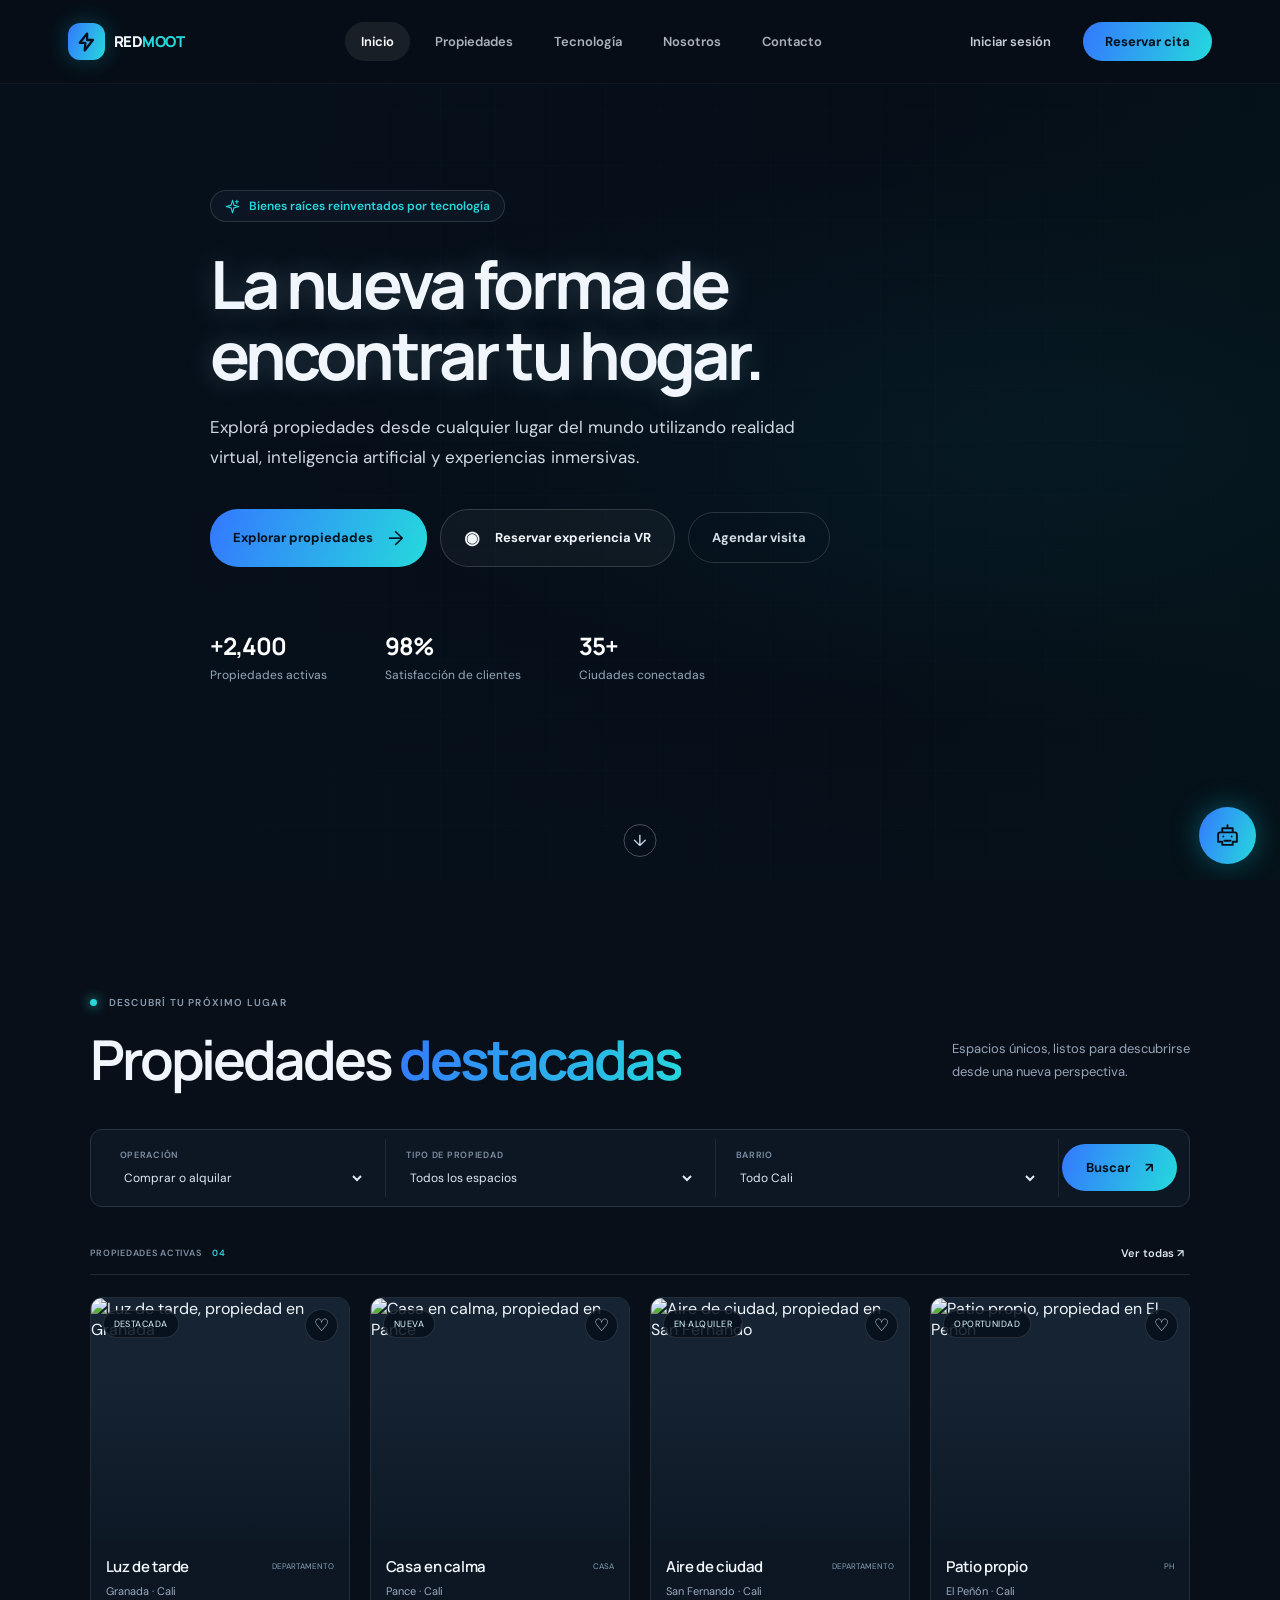
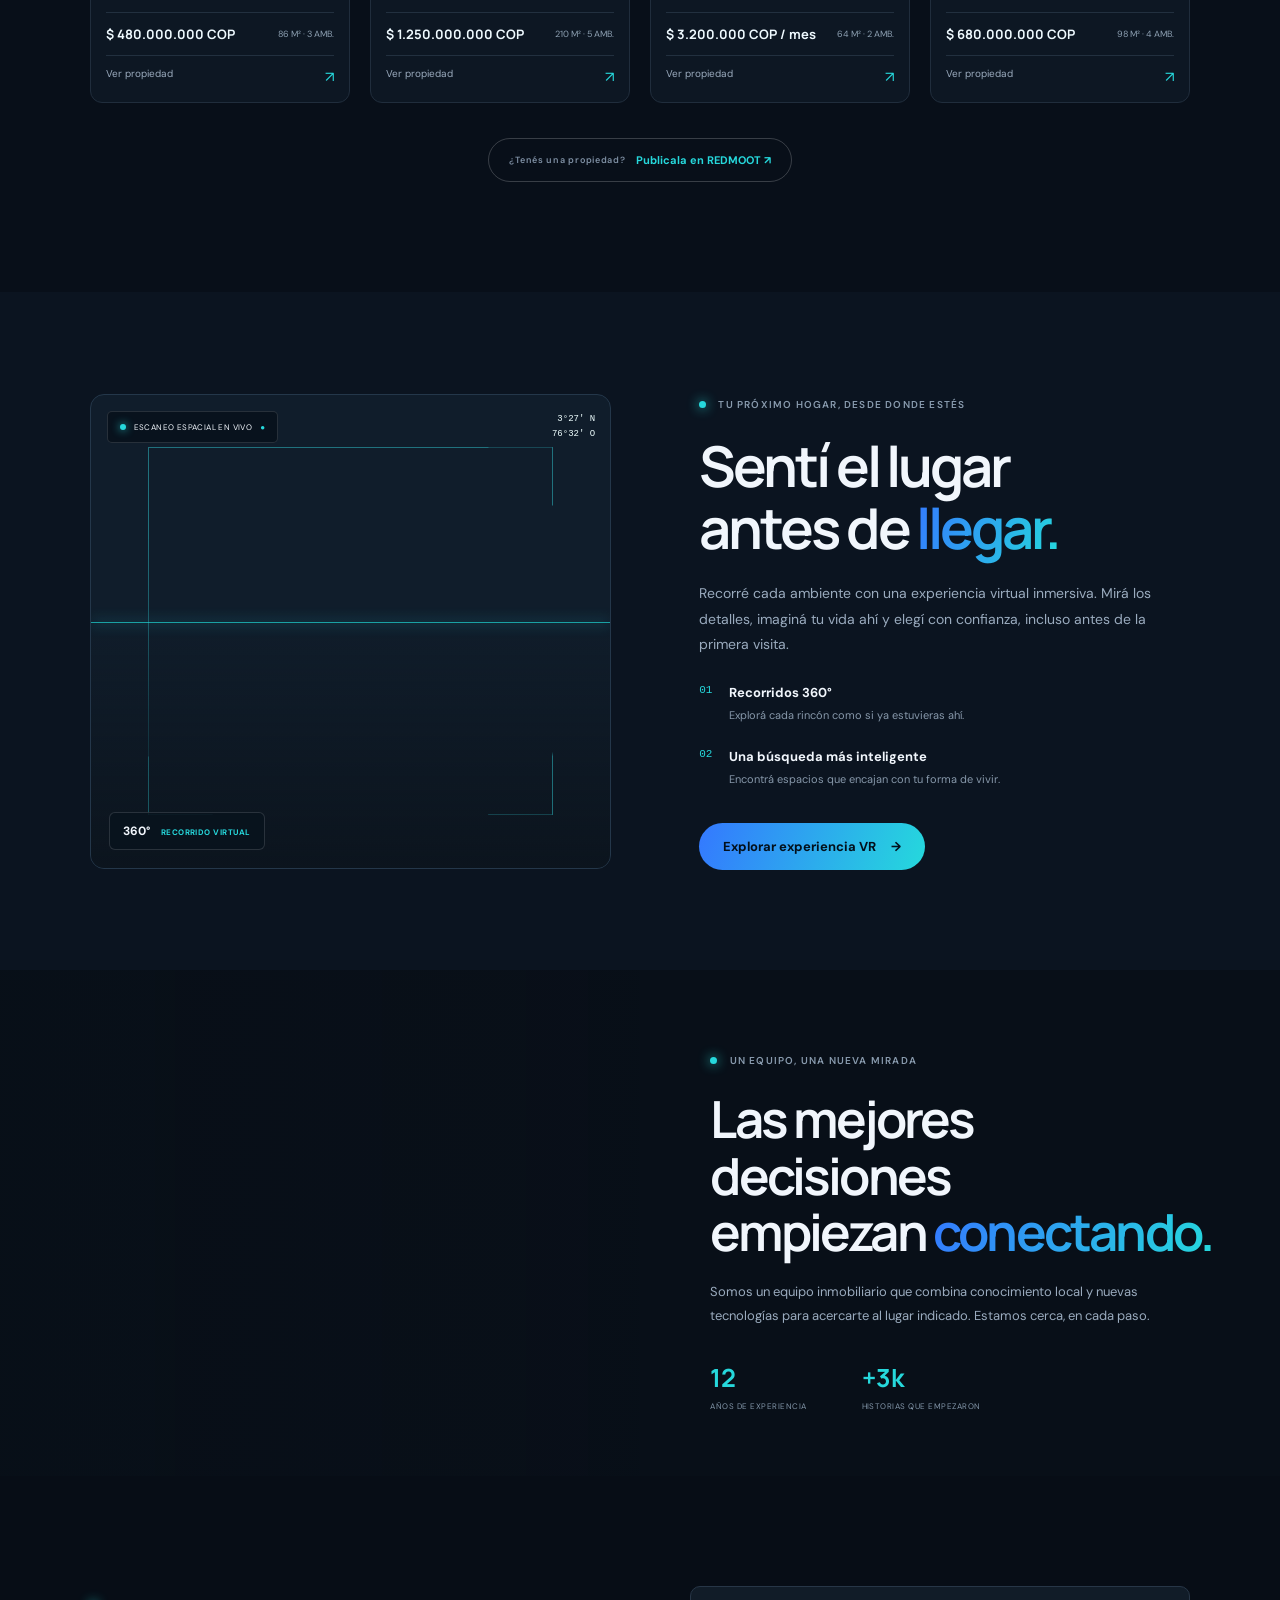
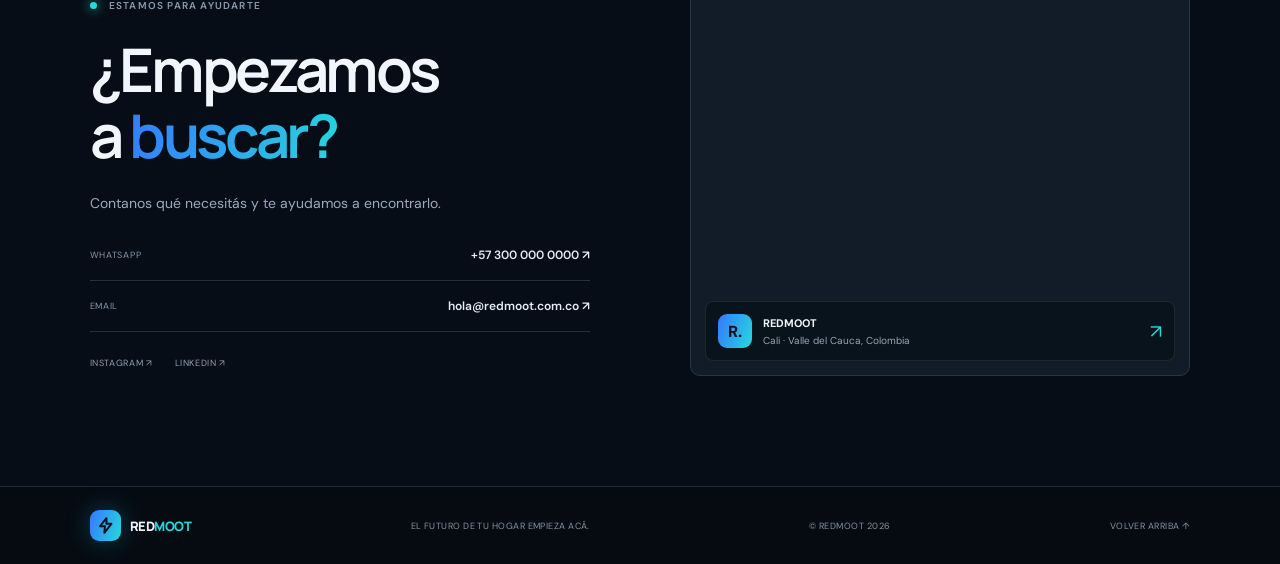
==== index.html @ 1e89ae9c "Add files via upload" ====
<!doctype html>
<html lang="es">
<head>
  <meta charset="utf-8"><meta name="viewport" content="width=device-width,initial-scale=1"><meta name="theme-color" content="#070d16">
  <meta name="description" content="REDMOOT Cali: encontrá tu próximo hogar con recorridos virtuales, tecnología y acompañamiento inmobiliario en Cali, Colombia.">
  <title>REDMOOT — Tu hogar, en una nueva dimensión</title>
  <link rel="preconnect" href="https://fonts.googleapis.com"><link rel="preconnect" href="https://fonts.gstatic.com" crossorigin>
  <link href="https://fonts.googleapis.com/css2?family=DM+Sans:wght@400;500;600;700;800&family=Manrope:wght@400;500;600;700;800&display=swap" rel="stylesheet"><link rel="stylesheet" href="styles.css">
</head>
<body>
  <header class="topbar"><a class="brand" href="#inicio"><span class="brand-mark"><svg viewBox="0 0 24 24" aria-hidden="true"><path d="m13.2 2.8-8 10.1h6.1l-.7 8.3 8.9-11.4h-6.3z"/></svg></span><span class="brand-word">RED<span>MOOT</span></span></a>
    <nav class="nav-main" aria-label="Navegación"><a class="active" href="#inicio">Inicio</a><a href="#propiedades">Propiedades</a><a href="#tecnologia">Tecnología</a><a href="#nosotros">Nosotros</a><a href="#contacto">Contacto</a></nav>
    <div class="nav-actions"><button class="login-link" data-open="contact-modal">Iniciar sesión</button><button class="btn btn-gradient nav-cta" data-open="appointment-modal">Reservar cita</button></div>
    <button class="mobile-menu" aria-label="Abrir menú" aria-expanded="false"><span></span><span></span></button>
  </header>
  <main>
    <section class="hero" id="inicio"><div class="hero-image"></div><div class="hero-vignette"></div><div class="hero-grid"></div><div class="hero-content">
      <span class="hero-pill"><svg viewBox="0 0 24 24" aria-hidden="true"><path d="M12 2 9.8 9.8 2 12l7.8 2.2L12 22l2.2-7.8L22 12l-7.8-2.2zM19 2v5m-2.5-2.5h5"/></svg>Bienes raíces reinventados por tecnología</span>
      <h1>La nueva forma de<br>encontrar tu hogar<span>.</span></h1>
      <p>Explorá propiedades desde cualquier lugar del mundo utilizando realidad virtual, inteligencia artificial y experiencias inmersivas.</p>
      <div class="hero-actions"><a class="btn btn-gradient" href="#propiedades">Explorar propiedades <span class="arrow">→</span></a><button class="btn btn-ghost" data-open="vr-modal"><span class="vr-icon">◉</span> Reservar experiencia VR</button><button class="btn btn-ghost quiet" data-open="appointment-modal">Agendar visita</button></div>
      <div class="hero-stats"><div><b>+2,400</b><span>Propiedades activas</span></div><div><b>98%</b><span>Satisfacción de clientes</span></div><div><b>35+</b><span>Ciudades conectadas</span></div></div>
    </div><a href="#propiedades" class="hero-scroll" aria-label="Desplazarse a propiedades">↓</a><button class="assistant-fab" aria-label="Consultar con REDMOOT" data-open="contact-modal"><svg viewBox="0 0 24 24" aria-hidden="true"><path d="M7 8V5h10v3m-5-6v3M5 9h14a2 2 0 0 1 2 2v7h-4v3H7v-3H3v-7a2 2 0 0 1 2-2Zm3 4h.01M16 13h.01M9 17h6"/></svg></button></section>

    <section class="properties section-wrap" id="propiedades"><div class="section-head"><div><span class="eyebrow"><i></i> DESCUBRÍ TU PRÓXIMO LUGAR</span><h2>Propiedades <span>destacadas</span></h2></div><p>Espacios únicos, listos para descubrirse<br>desde una nueva perspectiva.</p></div>
      <form id="search-form" class="search-bar"><label><span>OPERACIÓN</span><select id="filter-operation"><option value="">Comprar o alquilar</option><option value="Venta">Comprar</option><option value="Alquiler">Alquilar</option></select></label><label><span>TIPO DE PROPIEDAD</span><select id="filter-type"><option value="">Todos los espacios</option><option>Departamento</option><option>Casa</option><option>PH</option><option>Local</option></select></label><label><span>BARRIO</span><select id="filter-location"><option value="">Todo Cali</option><option>Granada</option><option>Pance</option><option>San Fernando</option><option>El Peñón</option><option>Ciudad Jardín</option></select></label><button class="btn btn-gradient" type="submit">Buscar <span>↗</span></button></form>
      <div class="listing-toolbar"><span id="listing-count">PROPIEDADES ACTIVAS <b>04</b></span><button id="clear-filters" class="text-link">Ver todas <span>↗</span></button></div><div id="property-grid" class="property-grid"></div><div id="empty-state" class="empty-state" hidden>No encontramos propiedades con esos filtros. <button id="reset-search" class="text-link">Ver todas ↗</button></div>
      <button class="btn btn-outline publish-cta" data-open="publish-modal">¿Tenés una propiedad? <b>Publicala en REDMOOT ↗</b></button>
    </section>

    <section class="tech-section" id="tecnologia"><div class="tech-visual"><div class="tech-img"></div><div class="scan-line"></div><div class="scan-card"><span class="scan-dot"></span> ESCANEO ESPACIAL EN VIVO <b>●</b></div><div class="scan-coords">3°27′ N<br>76°32′ O</div><div class="scan-corners"></div><div class="tour-chip">360° <span>RECORRIDO VIRTUAL</span></div></div><div class="tech-copy"><span class="eyebrow"><i></i> TU PRÓXIMO HOGAR, DESDE DONDE ESTÉS</span><h2>Sentí el lugar<br>antes de <span>llegar.</span></h2><p>Recorré cada ambiente con una experiencia virtual inmersiva. Mirá los detalles, imaginá tu vida ahí y elegí con confianza, incluso antes de la primera visita.</p><div class="tech-feature"><span>01</span><div><b>Recorridos 360°</b><p>Explorá cada rincón como si ya estuvieras ahí.</p></div></div><div class="tech-feature"><span>02</span><div><b>Una búsqueda más inteligente</b><p>Encontrá espacios que encajan con tu forma de vivir.</p></div></div><button class="btn btn-gradient" data-open="vr-modal">Explorar experiencia VR <span>→</span></button></div></section>

    <section class="about-section" id="nosotros"><div class="about-photo"></div><div class="about-copy"><span class="eyebrow"><i></i> UN EQUIPO, UNA NUEVA MIRADA</span><h2>Las mejores decisiones<br>empiezan <span>conectando.</span></h2><p>Somos un equipo inmobiliario que combina conocimiento local y nuevas tecnologías para acercarte al lugar indicado. Estamos cerca, en cada paso.</p><div class="about-numbers"><div><b>12</b><span>AÑOS DE EXPERIENCIA</span></div><div><b>+3k</b><span>HISTORIAS QUE EMPEZARON</span></div></div></div></section>

    <section class="contact section-wrap" id="contacto"><div class="contact-copy"><span class="eyebrow"><i></i> ESTAMOS PARA AYUDARTE</span><h2>¿Empezamos<br>a <span>buscar?</span></h2><p>Contanos qué necesitás y te ayudamos a encontrarlo.</p><a class="contact-line" href="https://wa.me/573000000000" target="_blank" rel="noopener"><span>WHATSAPP</span><b>+57 300 000 0000 ↗</b></a><a class="contact-line" href="mailto:hola@redmoot.com.co"><span>EMAIL</span><b>hola@redmoot.com.co ↗</b></a><div class="contact-social"><a href="#contacto">INSTAGRAM ↗</a><a href="#contacto">LINKEDIN ↗</a></div></div><div class="map-wrap"><iframe title="Mapa de REDMOOT en Cali, Colombia" src="https://maps.google.com/maps?q=Cali%2C%20Colombia&t=&z=13&ie=UTF8&iwloc=&output=embed" loading="lazy" referrerpolicy="no-referrer-when-downgrade"></iframe><div class="map-card"><span class="map-pin">R.</span><div><b>REDMOOT</b><span>Cali · Valle del Cauca, Colombia</span></div><a href="https://maps.google.com/?q=Cali,+Colombia" target="_blank" rel="noopener">↗</a></div></div></section>
  </main>
  <footer class="footer"><a class="brand" href="#inicio"><span class="brand-mark"><svg viewBox="0 0 24 24"><path d="m13.2 2.8-8 10.1h6.1l-.7 8.3 8.9-11.4h-6.3z"/></svg></span><span class="brand-word">RED<span>MOOT</span></span></a><span class="footer-tag">EL FUTURO DE TU HOGAR EMPIEZA ACÁ.</span><span>© REDMOOT 2026</span><a href="#inicio">VOLVER ARRIBA ↑</a></footer>

  <dialog id="appointment-modal" class="modal"><button class="modal-close" aria-label="Cerrar">×</button><span class="eyebrow"><i></i> RESERVÁ TU CITA</span><h2>Conozcamos tu<br>próximo <span>hogar.</span></h2><p id="appointment-property" class="modal-subtitle">Elegí la propiedad, el día y el horario de tu visita.</p><form id="appointment-form"><label class="full-field">Propiedad<select name="property" required><option value="">Elegí una propiedad</option><option>Luz de tarde</option><option>Casa en calma</option><option>Aire de ciudad</option><option>Patio propio</option></select></label><label>Tu nombre<input name="name" autocomplete="name" required placeholder="¿Cómo te llamás?"></label><label>Tu email<input name="email" type="email" autocomplete="email" required placeholder="nombre@email.com"></label><label>WhatsApp<input name="phone" type="tel" autocomplete="tel" required placeholder="+57 300 000 0000"></label><label>Fecha de visita<input name="date" type="date" required></label><label class="full-field">Horario<select name="time_slot" required><option value="">Elegí un horario</option><option>09:00</option><option>10:00</option><option>11:00</option><option>12:00</option><option>14:00</option><option>15:00</option><option>16:00</option><option>17:00</option></select></label><button class="btn btn-gradient modal-submit" type="submit">Solicitar esta cita <span>↗</span></button><p class="form-message" aria-live="polite"></p></form></dialog>
  <dialog id="vr-modal" class="modal"><button class="modal-close" aria-label="Cerrar">×</button><span class="eyebrow"><i></i> RECORRIDO INMERSIVO</span><h2>Recorré desde<br>donde <span>estés.</span></h2><p class="modal-subtitle">Dejanos tu contacto y coordinamos una experiencia virtual para descubrir las propiedades destacadas.</p><form id="vr-form"><label>Tu nombre<input name="name" required placeholder="¿Cómo te llamás?"></label><label>Tu email<input name="email" type="email" required placeholder="nombre@email.com"></label><label>Teléfono<input name="phone" type="tel" required placeholder="+57 300 000 0000"></label><input name="details" type="hidden" value="Quiero reservar una experiencia VR"><button class="btn btn-gradient modal-submit" type="submit">Reservar experiencia <span>↗</span></button><p class="form-message" aria-live="polite"></p></form></dialog>
  <dialog id="publish-modal" class="modal"><button class="modal-close" aria-label="Cerrar">×</button><span class="eyebrow"><i></i> PUBLICÁ CON REDMOOT</span><h2>Tu propiedad,<br>su próximo <span>hogar.</span></h2><p class="modal-subtitle">Contanos lo esencial y nuestro equipo se comunica con vos.</p><form id="publish-form"><label>Tu nombre<input name="name" required placeholder="¿Cómo te llamás?"></label><label>Tu email<input name="email" type="email" required placeholder="nombre@email.com"></label><label>Teléfono<input name="phone" type="tel" required placeholder="+57 300 000 0000"></label><label>Dirección o barrio<input name="location" required placeholder="Ej. Granada, Cali"></label><label>Tipo de propiedad<select name="type" required><option value="">Elegí una opción</option><option>Departamento</option><option>Casa</option><option>PH</option><option>Local</option></select></label><label>¿Venta o alquiler?<select name="operation" required><option value="">Elegí una opción</option><option>Venta</option><option>Alquiler</option></select></label><label>Precio aproximado<input name="price" placeholder="Ej. $ 480.000.000 COP"></label><label>Link a fotos (opcional)<input name="photo_url" type="url" placeholder="https://..."></label><label class="full-field">Contanos un poco más<textarea name="details" rows="3" placeholder="Metros, ambientes, características..."></textarea></label><button class="btn btn-gradient modal-submit" type="submit">Enviar mi propiedad <span>↗</span></button><p class="form-message" aria-live="polite"></p></form></dialog>
  <dialog id="contact-modal" class="modal"><button class="modal-close" aria-label="Cerrar">×</button><span class="eyebrow"><i></i> HABLEMOS</span><h2>¿Cómo podemos<br><span>ayudarte?</span></h2><p class="modal-subtitle">Dejanos tu consulta y te contactamos pronto.</p><form id="contact-form"><label>Tu nombre<input name="name" required placeholder="¿Cómo te llamás?"></label><label>Tu email<input name="email" type="email" required placeholder="nombre@email.com"></label><label class="full-field">Tu consulta<textarea name="details" rows="3" required placeholder="Contanos qué estás buscando..."></textarea></label><button class="btn btn-gradient modal-submit" type="submit">Enviar consulta <span>↗</span></button><p class="form-message" aria-live="polite"></p></form></dialog>
  <div class="toast" id="toast" role="status" aria-live="polite"></div><script src="config.js" defer></script><script src="app.js" defer></script>
</body></html>
---- styles.css ----
:root{--bg:#070d16;--panel:#0c1420;--panel2:#101a29;--line:#1d2937;--text:#f1f6fc;--muted:#96a5b8;--cyan:#26d8dc;--blue:#3478ff;--gradient:linear-gradient(110deg,#3478ff,#25d9dc);--sans:'DM Sans',sans-serif;--display:'Manrope',sans-serif}*{box-sizing:border-box}html{scroll-behavior:smooth;scroll-padding-top:84px}body{margin:0;color:var(--text);background:var(--bg);font-family:var(--sans);-webkit-font-smoothing:antialiased}button,input,select,textarea{font:inherit}button,a{color:inherit}button{cursor:pointer}a{text-decoration:none}.topbar{height:84px;background:#070d16f5;border-bottom:1px solid #ffffff0c;position:absolute;inset:0 0 auto;z-index:10;display:flex;align-items:center;justify-content:space-between;padding:0 max(calc((100vw - 1210px)/2),5.3%)}.brand{display:flex;align-items:center;gap:9px}.brand-mark{width:37px;height:37px;border-radius:12px;background:var(--gradient);display:grid;place-items:center;box-shadow:0 0 25px #17cdec47}.brand-mark svg{width:22px;fill:none;stroke:#06101c;stroke-width:2.5;stroke-linejoin:round;stroke-linecap:round}.brand-word{font:800 15px var(--display);letter-spacing:-.035em}.brand-word span{color:var(--cyan)}.nav-main{display:flex;align-items:center;gap:9px;margin-left:34px}.nav-main a{font-size:13px;font-weight:600;color:#aab2bd;padding:11px 16px;border-radius:26px;transition:.2s}.nav-main a:hover,.nav-main a.active{background:#ffffff13;color:#fff}.nav-actions{display:flex;align-items:center;gap:26px}.login-link{border:0;background:none;font-size:13px;font-weight:600;color:#c4cbd3}.login-link:hover{color:var(--cyan)}.btn{border:0;border-radius:28px;display:inline-flex;align-items:center;justify-content:center;gap:15px;padding:15px 24px;font-size:13px;font-weight:700;transition:transform .2s,box-shadow .2s,background .2s}.btn:hover{transform:translateY(-2px);box-shadow:0 8px 27px #168eec42}.btn-gradient{background:var(--gradient);color:#03101b}.nav-cta{padding:11px 22px}.btn-ghost{background:#ffffff0a;border:1px solid #ffffff25;color:#f0f5fa}.btn-ghost:hover{background:#ffffff17}.btn-ghost.quiet{background:transparent;color:#d5dce5}.btn-outline{background:transparent;border:1px solid #ffffff32;color:#e7edf5}.mobile-menu{display:none}.hero{height:min(880px,100svh);min-height:710px;position:relative;overflow:hidden;background:#050a12}.hero-image,.hero-vignette,.hero-grid{position:absolute;inset:0;pointer-events:none}.hero-image{background-image:url('https://images.unsplash.com/photo-1600607687939-ce8a6c25118c?auto=format&fit=crop&w=2400&q=90');background-position:center 53%;background-size:cover;opacity:.65}.hero-vignette{background:linear-gradient(90deg,#06101be8 0%,#06101bc9 38%,#06101b85 68%,#05131acf 100%),linear-gradient(0deg,#071018 0%,transparent 34%,#060c15a8 100%),radial-gradient(ellipse at 88% 48%,#0ab9d333,transparent 48%)}.hero-grid{opacity:.14;background-image:linear-gradient(#8dc0ff16 1px,transparent 1px),linear-gradient(90deg,#8dc0ff16 1px,transparent 1px);background-size:55px 55px;mask-image:linear-gradient(90deg,transparent 7%,black 35%,black 88%,transparent)}.hero-content{position:relative;z-index:1;width:min(840px,76%);margin-left:max(calc((100vw - 1210px)/2 + 175px),14%);padding-top:clamp(190px,14.7vw,278px)}.hero-pill{display:inline-flex;align-items:center;gap:9px;border:1px solid #ffffff20;background:#111b2a9c;border-radius:30px;padding:7px 14px;color:var(--cyan);font-size:12px;font-weight:600}.hero-pill svg{width:15px;fill:none;stroke:currentColor;stroke-width:1.7;stroke-linecap:round;stroke-linejoin:round}.hero h1{font:700 clamp(49px,5.2vw,78px)/1.07 var(--display);letter-spacing:-.055em;margin:26px 0 23px;text-shadow:0 0 28px #bfeeff38}.hero h1 span{color:#f5fbff}.hero-content>p{max-width:595px;color:#d0d8e2;font-size:17px;line-height:1.75;margin:0}.hero-actions{display:flex;align-items:center;gap:13px;flex-wrap:wrap;margin-top:36px}.hero-actions .btn{padding:16px 23px}.hero-actions .arrow{font-size:20px;font-weight:400}.vr-icon{font-size:18px}.hero-stats{display:flex;gap:58px;margin-top:62px}.hero-stats div{display:flex;flex-direction:column;gap:5px}.hero-stats b{font:700 24px var(--display);letter-spacing:-.04em;color:#fff}.hero-stats span{font-size:12px;color:#96a9bb}.hero-scroll{position:absolute;bottom:23px;left:50%;width:33px;height:33px;transform:translateX(-50%);border:1px solid #ffffff42;border-radius:50%;display:grid;place-items:center;color:#d4e3ef;z-index:2}.assistant-fab{position:absolute;right:max(calc((100vw - 1470px)/2),24px);bottom:16px;width:57px;height:57px;border:0;border-radius:50%;background:var(--gradient);display:grid;place-items:center;z-index:3;box-shadow:0 0 28px #05cde958}.assistant-fab svg{width:25px;fill:none;stroke:#06101b;stroke-width:1.8;stroke-linecap:round;stroke-linejoin:round}.section-wrap{padding:110px max(calc((100vw - 1210px)/2),7%)}.properties{background:#080f19}.section-head{display:flex;align-items:flex-end;justify-content:space-between}.eyebrow{font:600 10px var(--sans);letter-spacing:.12em;color:#899bae}.eyebrow i{display:inline-block;width:7px;height:7px;border-radius:50%;background:var(--cyan);box-shadow:0 0 12px #27e1dd;margin-right:9px}.section-head h2,.tech-copy h2,.about-copy h2,.contact h2{font:650 clamp(37px,4.3vw,58px)/1.1 var(--display);letter-spacing:-.055em;margin:18px 0 0}.section-head h2 span,.tech-copy h2 span,.about-copy h2 span,.contact h2 span,.modal h2 span{background:var(--gradient);background-clip:text;color:transparent}.section-head>p{font-size:13px;line-height:1.8;color:var(--muted);margin:0 0 6px}.search-bar{display:grid;grid-template-columns:1fr 1.15fr 1.2fr auto;align-items:center;margin-top:39px;border:1px solid #253344;background:#0d1724;border-radius:12px;padding:9px}.search-bar label{display:flex;flex-direction:column;gap:8px;border-right:1px solid var(--line);padding:10px 20px}.search-bar label span,.listing-toolbar,.publish-cta{font-size:9px;font-weight:600;letter-spacing:.08em;color:#7f90a4}.search-bar select{border:0;outline:0;background:#0d1724;color:#e0e8f1;font-size:12px}.search-bar .btn{margin:0 3px}.listing-toolbar{display:flex;justify-content:space-between;align-items:center;margin:38px 0 0;padding-bottom:13px;border-bottom:1px solid var(--line)}.listing-toolbar b{color:var(--cyan);font-weight:600;margin-left:8px}.text-link{border:0;background:none;color:#dae5ef;font-size:11px}.text-link:hover{color:var(--cyan)}.property-grid{display:grid;grid-template-columns:repeat(4,minmax(0,1fr));gap:20px;margin-top:22px}.property-card{min-width:0;cursor:pointer;background:#0d1723;border:1px solid #202d3c;border-radius:12px;overflow:hidden;transition:transform .24s,border-color .24s}.property-card:hover{transform:translateY(-5px);border-color:#2d99c2}.card-image{height:clamp(170px,19vw,255px);position:relative;overflow:hidden;background:#152333}.card-image:after{content:"";position:absolute;inset:30% 0 0;background:linear-gradient(transparent,#07101a8a);pointer-events:none}.card-image img{width:100%;height:100%;object-fit:cover;transition:transform .45s}.property-card:hover .card-image img{transform:scale(1.04)}.card-tag{position:absolute;left:12px;top:12px;z-index:1;border:1px solid #ffffff20;border-radius:20px;background:#07111bdc;color:#dffcff;padding:7px 10px;font-size:9px;letter-spacing:.05em}.favorite{position:absolute;right:11px;top:11px;z-index:2;background:#07111bdc;border:1px solid #ffffff20;width:33px;height:33px;font-size:17px;border-radius:50%;color:#e8f5ff}.favorite.active{color:#20d5dd}.card-details{padding:15px}.card-topline{display:flex;justify-content:space-between;gap:7px;align-items:center}.card-topline h3{font:600 15px var(--display);letter-spacing:-.025em;margin:0}.card-type{font-size:8px;color:#84a1b7;white-space:nowrap}.card-location{font-size:11px;color:#9aaabe;margin:7px 0 14px}.card-footer{border-top:1px solid #22303f;padding-top:12px;display:flex;align-items:center;justify-content:space-between;gap:8px}.card-price{font:700 13px var(--display);color:#effaff}.card-specs{font-size:9px;color:#8da0b2;white-space:nowrap}.empty-state{padding:55px 0;text-align:center;color:#a3b2c2}.publish-cta{display:flex;width:max-content;margin:35px auto 0;gap:10px;padding:14px 20px}.publish-cta b{color:var(--cyan);font-size:11px;letter-spacing:0}.tech-section{display:grid;grid-template-columns:1.03fr .97fr;gap:8%;align-items:center;padding:100px max(calc((100vw - 1210px)/2),7%);background:#0b1420}.tech-visual{height:475px;position:relative;border:1px solid #24374a;border-radius:14px;overflow:hidden;background:#101d2b}.tech-img{position:absolute;inset:0;background:linear-gradient(0deg,#07101aa8,transparent 55%),url('https://images.unsplash.com/photo-1600210492486-724fe5c67fb0?auto=format&fit=crop&w=1200&q=85') center/cover;filter:saturate(.72)}.scan-line{position:absolute;top:48%;left:0;right:0;height:1px;background:#21e5e4a8;box-shadow:0 0 13px #27e0ff;animation:scan 5s ease-in-out infinite alternate}@keyframes scan{from{top:25%}to{top:78%}}.scan-card{position:absolute;top:16px;left:16px;display:flex;gap:8px;align-items:center;background:#07111bdc;border:1px solid #ffffff21;border-radius:5px;padding:10px 12px;font-size:8px;letter-spacing:.05em}.scan-dot{width:6px;height:6px;border-radius:50%;background:var(--cyan);box-shadow:0 0 9px var(--cyan)}.scan-card b{color:var(--cyan);font-size:8px}.scan-coords{position:absolute;right:15px;top:17px;color:#efffff;font:9px/1.7 monospace;text-align:right}.scan-corners{position:absolute;inset:11% 11%;border:1px solid #36dce570;clip-path:polygon(0 0,16% 0,16% 1px,1px 1px,1px 16%,0 16%,0 0,84% 0,100% 0,100% 16%,calc(100% - 1px) 16%,calc(100% - 1px) 1px,84% 1px,84% 0,100% 84%,100% 100%,84% 100%,84% calc(100% - 1px),calc(100% - 1px) calc(100% - 1px),calc(100% - 1px) 84%,100% 84%,0 84%,0 100%,16% 100%,16% calc(100% - 1px),1px calc(100% - 1px),1px 84%)}.tour-chip{position:absolute;bottom:18px;left:18px;padding:10px 13px;border-radius:6px;background:#09131edb;border:1px solid #ffffff22;font-size:12px;font-weight:700}.tour-chip span{font-size:8px;color:var(--cyan);letter-spacing:.06em;margin-left:8px}.tech-copy h2{font-size:clamp(42px,4.4vw,59px);margin:22px 0}.tech-copy>p,.about-copy>p,.contact-copy>p{font-size:14px;line-height:1.85;color:#9aabbe;max-width:480px}.tech-feature{display:flex;gap:17px;margin:23px 0}.tech-feature>span{color:var(--cyan);font:11px monospace;padding-top:3px}.tech-feature b{font-size:13px}.tech-feature p{margin:6px 0 0;color:#8798aa;font-size:11px}.tech-copy>.btn{margin-top:14px}.about-section{display:grid;grid-template-columns:1fr 1fr;min-height:490px;background:#080f18}.about-photo{background:linear-gradient(90deg,#080f1833,#080f1852),url('https://images.unsplash.com/photo-1600607687939-ce8a6c25118c?auto=format&fit=crop&w=1400&q=85') center/cover;min-height:440px}.about-copy{padding:78px 10% 65px 11%;align-self:center}.about-copy h2{font-size:clamp(38px,4vw,53px);margin:21px 0}.about-copy>p{font-size:13px}.about-numbers{display:flex;gap:55px;margin-top:32px}.about-numbers div{display:flex;flex-direction:column;gap:6px}.about-numbers b{font:700 25px var(--display);color:var(--cyan)}.about-numbers span{font-size:8px;letter-spacing:.06em;color:#8396a9}.contact{display:grid;grid-template-columns:1fr 1fr;gap:9%;align-items:center}.contact h2{font-size:clamp(43px,4.7vw,62px);margin:22px 0}.contact-line{display:flex;justify-content:space-between;align-items:center;border-bottom:1px solid #24303e;padding:17px 0;font-size:9px;letter-spacing:.08em;color:#8498ab}.contact-line b{font:600 12px var(--sans);letter-spacing:0;color:#e4edf5}.contact-social{display:flex;gap:22px;margin-top:25px}.contact-social a{font-size:9px;letter-spacing:.07em;color:#8ea0b1}.contact-social a:hover{color:var(--cyan)}.map-wrap{height:390px;position:relative;background:#111c28;border:1px solid #273647;border-radius:10px;overflow:hidden}.map-wrap iframe{border:0;width:100%;height:100%;filter:grayscale(1) invert(.9) hue-rotate(170deg) brightness(.75);opacity:.79}.map-card{position:absolute;bottom:14px;left:14px;right:14px;border:1px solid #ffffff16;background:#09131bea;border-radius:8px;padding:12px;display:flex;align-items:center;gap:11px}.map-pin{width:34px;height:34px;border-radius:9px;background:var(--gradient);color:#08101b;display:grid;place-items:center;font-weight:800}.map-card div{display:flex;flex-direction:column;gap:4px;font-size:11px}.map-card div span{font-size:10px;color:#96a8b8}.map-card>a{margin-left:auto;color:var(--cyan);font-size:19px}.footer{border-top:1px solid #1b2936;padding:23px max(calc((100vw - 1210px)/2),7%);display:flex;align-items:center;justify-content:space-between;background:#060b12}.footer .brand-mark{width:31px;height:31px;border-radius:9px}.footer .brand-mark svg{width:19px}.footer .brand-word{font-size:13px}.footer-tag,.footer>span:last-of-type,.footer>a:last-child{font-size:9px;color:#8493a3;letter-spacing:.05em}.footer>a:last-child:hover{color:var(--cyan)}.modal{width:min(520px,calc(100% - 28px));max-height:90vh;overflow:auto;position:relative;border:1px solid #26384b;border-radius:14px;padding:37px;background:#0d1723;color:var(--text);box-shadow:0 24px 90px #0009}.modal::backdrop{background:#020711c9;backdrop-filter:blur(6px)}.modal-close{position:absolute;right:15px;top:10px;border:0;background:none;color:#9cacbd;font-size:27px}.modal h2{font:650 39px/1.12 var(--display);letter-spacing:-.05em;margin:18px 0 10px}.modal-subtitle{font-size:12px;line-height:1.75;color:#9aabbd;margin:0 0 20px}.modal form{display:grid;grid-template-columns:1fr 1fr;gap:12px}.modal form label{display:flex;flex-direction:column;gap:7px;font-size:10px;color:#b1bfcd}.modal form .full-field{grid-column:1/-1}.modal form input,.modal form select,.modal form textarea{border:1px solid #2b3b4d;border-radius:6px;background:#09121d;padding:12px;font-size:12px;color:#ecf5ff;outline-color:#20cbdc;resize:vertical}.modal form input::placeholder,.modal form textarea::placeholder{color:#65778a}.modal form select option{background:#09121d}.modal-submit,.form-message{grid-column:1/-1}.form-message{margin:0;font-size:11px;line-height:1.6;color:#67e4ce}.toast{position:fixed;right:22px;bottom:22px;background:#102032;color:#f1faff;border:1px solid #31cbd250;border-radius:9px;padding:14px 18px;font-size:12px;z-index:20;transform:translateY(90px);opacity:0;transition:.3s;max-width:340px}.toast.show{transform:translateY(0);opacity:1}[hidden]{display:none!important}
.property-page .topbar{position:relative}.property-detail{padding:53px max(calc((100vw - 1210px)/2),7%) 80px;background:#080f19;min-height:60vh}.detail-intro{max-width:1210px;margin:auto}.back-link{font-size:12px;color:#a6b5c7}.back-link:hover{color:var(--cyan)}.detail-heading{display:flex;justify-content:space-between;align-items:flex-end;margin:35px 0 25px}.detail-heading h1{font:700 clamp(42px,5vw,65px)/1.05 var(--display);letter-spacing:-.055em;margin:16px 0 8px}.detail-heading p{margin:0;color:#9aabbe;font-size:14px}.detail-price{text-align:right;display:flex;flex-direction:column;gap:7px;padding-bottom:3px}.detail-price b{font:700 22px var(--display)}.detail-price span{font-size:10px;color:#8395a8}.detail-gallery{height:440px;display:grid;grid-template-columns:2fr 1fr;grid-template-rows:1fr 1fr;gap:12px}.detail-gallery img{width:100%;height:100%;object-fit:cover;border-radius:10px;min-height:0}.detail-gallery .detail-main-image{grid-row:1/3}.detail-content{max-width:1210px;margin:76px auto 0;display:grid;grid-template-columns:minmax(0,1fr) 360px;gap:8%;align-items:start}.detail-copy h2{font:650 clamp(38px,4vw,52px)/1.12 var(--display);letter-spacing:-.055em;margin:19px 0}.detail-copy h2 span{background:var(--gradient);background-clip:text;color:transparent}.detail-description{font-size:14px;line-height:1.9;color:#9aabbe;max-width:690px}.detail-specs{display:grid;grid-template-columns:repeat(4,1fr);margin:30px 0 38px;border:1px solid #263545;border-radius:9px;background:#0d1723}.detail-specs div{display:flex;flex-direction:column;gap:6px;padding:17px;border-right:1px solid #263545}.detail-specs div:last-child{border:0}.detail-specs b{font:700 20px var(--display);color:#eaf9ff}.detail-specs span{font-size:8px;letter-spacing:.07em;color:#8295a8}.detail-copy>h3,.detail-location h3{font:600 17px var(--display);margin:0 0 17px}.amenity-list{list-style:none;padding:0;margin:0;display:grid;grid-template-columns:1fr 1fr;gap:13px}.amenity-list li{font-size:12px;color:#bac7d4}.amenity-list li span{color:var(--cyan);padding-right:8px}.detail-location{margin-top:48px}.detail-location h3{margin:13px 0}.detail-map{height:250px;border:1px solid #263545;border-radius:9px;overflow:hidden}.detail-map iframe{width:100%;height:100%;border:0;filter:grayscale(1) invert(.9) hue-rotate(170deg) brightness(.75)}.booking-card{position:sticky;top:22px;padding:25px;border:1px solid #29394a;border-radius:12px;background:linear-gradient(155deg,#111f2f,#0c1520);box-shadow:0 15px 55px #0003}.booking-card h2{font:650 32px/1.15 var(--display);letter-spacing:-.045em;margin:16px 0}.booking-card h2 span{background:var(--gradient);background-clip:text;color:transparent}.booking-card>p{font-size:12px;line-height:1.8;color:#9aabbd}.booking-card>.btn{width:100%;margin-top:12px}.booking-note{font-size:9px;line-height:1.6;color:#7f91a4;text-align:center;padding:13px 0;border-bottom:1px solid #263545}.booking-whatsapp{display:block;font-size:10px;color:#9aaabd;padding-top:14px}.booking-whatsapp b{color:var(--cyan);float:right}.related{padding-top:25px}.related .section-head{align-items:flex-end}.card-link{display:block;height:100%;color:inherit}.card-photo-link{position:absolute;inset:0;display:block}.property-card{position:relative}.card-image img{position:absolute;inset:0}.card-tag{z-index:1}.favorite{z-index:2}.card-details{position:relative}.card-more{display:flex;justify-content:space-between;color:#9babbe;font-size:10px;padding-top:11px;margin-top:12px;border-top:1px solid #22303f}.card-more b{color:var(--cyan);font-size:15px;font-weight:400}.not-found{max-width:800px;margin:90px auto;text-align:center}.not-found h1{font:700 54px/1.06 var(--display);letter-spacing:-.05em}.not-found p{color:#9aabbe;margin:20px 0 28px}.not-found .btn{margin:auto}
@media(max-width:1000px){.topbar{padding:0 4%}.nav-main{gap:1px;margin-left:8px}.nav-main a{padding:10px;font-size:12px}.nav-actions{gap:12px}.hero-content{margin-left:13%;padding-top:210px}.property-grid{grid-template-columns:repeat(2,minmax(0,1fr));gap:18px}.card-image{height:280px}.section-wrap,.tech-section{padding-left:6%;padding-right:6%}.tech-section{gap:5%}.about-copy{padding-left:8%;padding-right:7%}.footer{padding-left:6%;padding-right:6%}.property-detail{padding-left:6%;padding-right:6%}.detail-content{grid-template-columns:minmax(0,1fr) 310px;gap:5%}}
@media(max-width:700px){.topbar{height:70px;padding:0 5%}.nav-main{display:none;position:absolute;top:70px;left:0;right:0;margin:0;padding:15px 5%;background:#08101bf7;border-bottom:1px solid #263442;flex-direction:column;align-items:stretch;gap:3px}.nav-main.open{display:flex}.nav-main a{padding:13px}.nav-actions{margin-left:auto;margin-right:18px}.login-link{display:none}.nav-cta{font-size:11px;padding:10px 15px}.mobile-menu{display:flex;flex-direction:column;justify-content:center;gap:5px;border:0;background:transparent;width:30px;height:34px}.mobile-menu span{width:21px;height:2px;background:#eef9ff}.hero{height:auto;min-height:780px;max-height:900px}.hero-image{background-position:60% center}.hero-vignette{background:linear-gradient(90deg,#06101bdc,#06101b91),linear-gradient(0deg,#071018 0%,transparent 45%,#060c15a8 100%)}.hero-grid{background-size:38px 38px}.hero-content{width:90%;margin:0 auto;padding-top:177px}.hero h1{font-size:clamp(43px,10vw,65px);margin:25px 0 18px}.hero-content>p{font-size:14px;line-height:1.8;max-width:500px}.hero-actions{gap:10px;margin-top:26px}.hero-actions .btn{font-size:11px;padding:14px 17px}.hero-actions .quiet{padding:12px 16px}.hero-stats{gap:0;justify-content:space-between;margin-top:53px}.hero-stats b{font-size:20px}.hero-stats span{font-size:9px}.assistant-fab{width:49px;height:49px;right:14px}.section-wrap{padding:76px 5%}.section-head{align-items:flex-start;flex-direction:column;gap:13px}.section-head h2{font-size:39px}.section-head>p{font-size:12px}.search-bar{grid-template-columns:1fr 1fr;gap:4px;margin-top:25px;padding:11px}.search-bar label{padding:10px 8px;border-right:0}.search-bar label:nth-child(odd){border-right:1px solid var(--line)}.search-bar .btn{grid-column:1/-1;margin:5px 0 0}.property-grid{gap:12px}.card-image{height:clamp(155px,43vw,250px)}.card-details{padding:11px}.card-topline{align-items:flex-start;flex-direction:column;gap:5px}.card-topline h3{font-size:13px}.card-type{font-size:8px}.card-price{font-size:11px}.card-specs{font-size:8px}.card-footer{align-items:flex-start;flex-direction:column;gap:7px}.card-location{font-size:10px}.publish-cta{width:100%;font-size:9px}.tech-section{grid-template-columns:1fr;gap:36px;padding:73px 5%}.tech-visual{height:340px}.tech-copy h2{font-size:45px}.tech-copy>p{font-size:13px}.about-section{grid-template-columns:1fr}.about-photo{min-height:290px}.about-copy{padding:55px 6% 64px}.about-copy h2{font-size:40px}.about-numbers{gap:38px}.contact{grid-template-columns:1fr;gap:32px;padding-top:75px;padding-bottom:75px}.contact h2{font-size:46px}.map-wrap{height:320px}.footer{padding:21px 5%;display:grid;grid-template-columns:1fr 1fr;gap:17px}.footer-tag{text-align:right;font-size:8px}.footer>span:last-of-type{grid-column:1}.footer>a:last-child{grid-column:2;grid-row:2;text-align:right;font-size:8px}.modal{padding:31px 22px}.modal h2{font-size:34px}.modal form{grid-template-columns:1fr}.modal form .full-field,.modal-submit,.form-message{grid-column:1}.property-detail{padding:30px 5% 55px}.detail-heading{align-items:flex-start;flex-direction:column;gap:18px;margin:28px 0 19px}.detail-heading h1{font-size:43px}.detail-price{text-align:left}.detail-gallery{height:auto;grid-template-columns:1fr 1fr;grid-template-rows:260px 135px;gap:8px}.detail-gallery .detail-main-image{grid-column:1/3;grid-row:1}.detail-content{grid-template-columns:1fr;gap:32px;margin-top:43px}.detail-copy h2{font-size:39px}.detail-specs div{padding:12px 8px}.detail-specs b{font-size:17px}.detail-specs span{font-size:7px}.amenity-list{grid-template-columns:1fr}.booking-card{position:static;grid-row:1}.related{padding-top:35px}.related .section-head{gap:14px}.not-found{margin:70px auto}.not-found h1{font-size:43px}}
@media(max-width:380px){.nav-cta{padding:9px 12px}.hero-stats{gap:10px}.hero-stats b{font-size:18px}.hero-stats span{font-size:8px}.property-grid{grid-template-columns:1fr}.card-image{height:255px}.card-topline{flex-direction:row;align-items:center}.card-footer{flex-direction:row;align-items:center}}
.property-detail .related{padding:25px 0 0}
.related .property-grid{grid-template-columns:repeat(3,minmax(0,1fr))}
.property-page .property-card{position:relative}
.property-page .card-photo-link{position:absolute;inset:0;display:block}
.property-page .card-image img{position:absolute;inset:0}
.property-page .card-tag,.property-page .favorite{z-index:2}
.property-page .card-details{position:relative}
.property-page .card-more{display:flex;justify-content:space-between;color:#9babbe;font-size:10px;padding-top:11px;margin-top:12px;border-top:1px solid #22303f}
.property-page .card-more b{color:var(--cyan);font-size:15px;font-weight:400}
@media(max-width:1000px){.related .property-grid{grid-template-columns:repeat(2,minmax(0,1fr))}}
@media(max-width:430px){.related .property-grid{grid-template-columns:1fr}.related .section-head{width:100%}.related .section-head h2{max-width:100%;font-size:34px}}
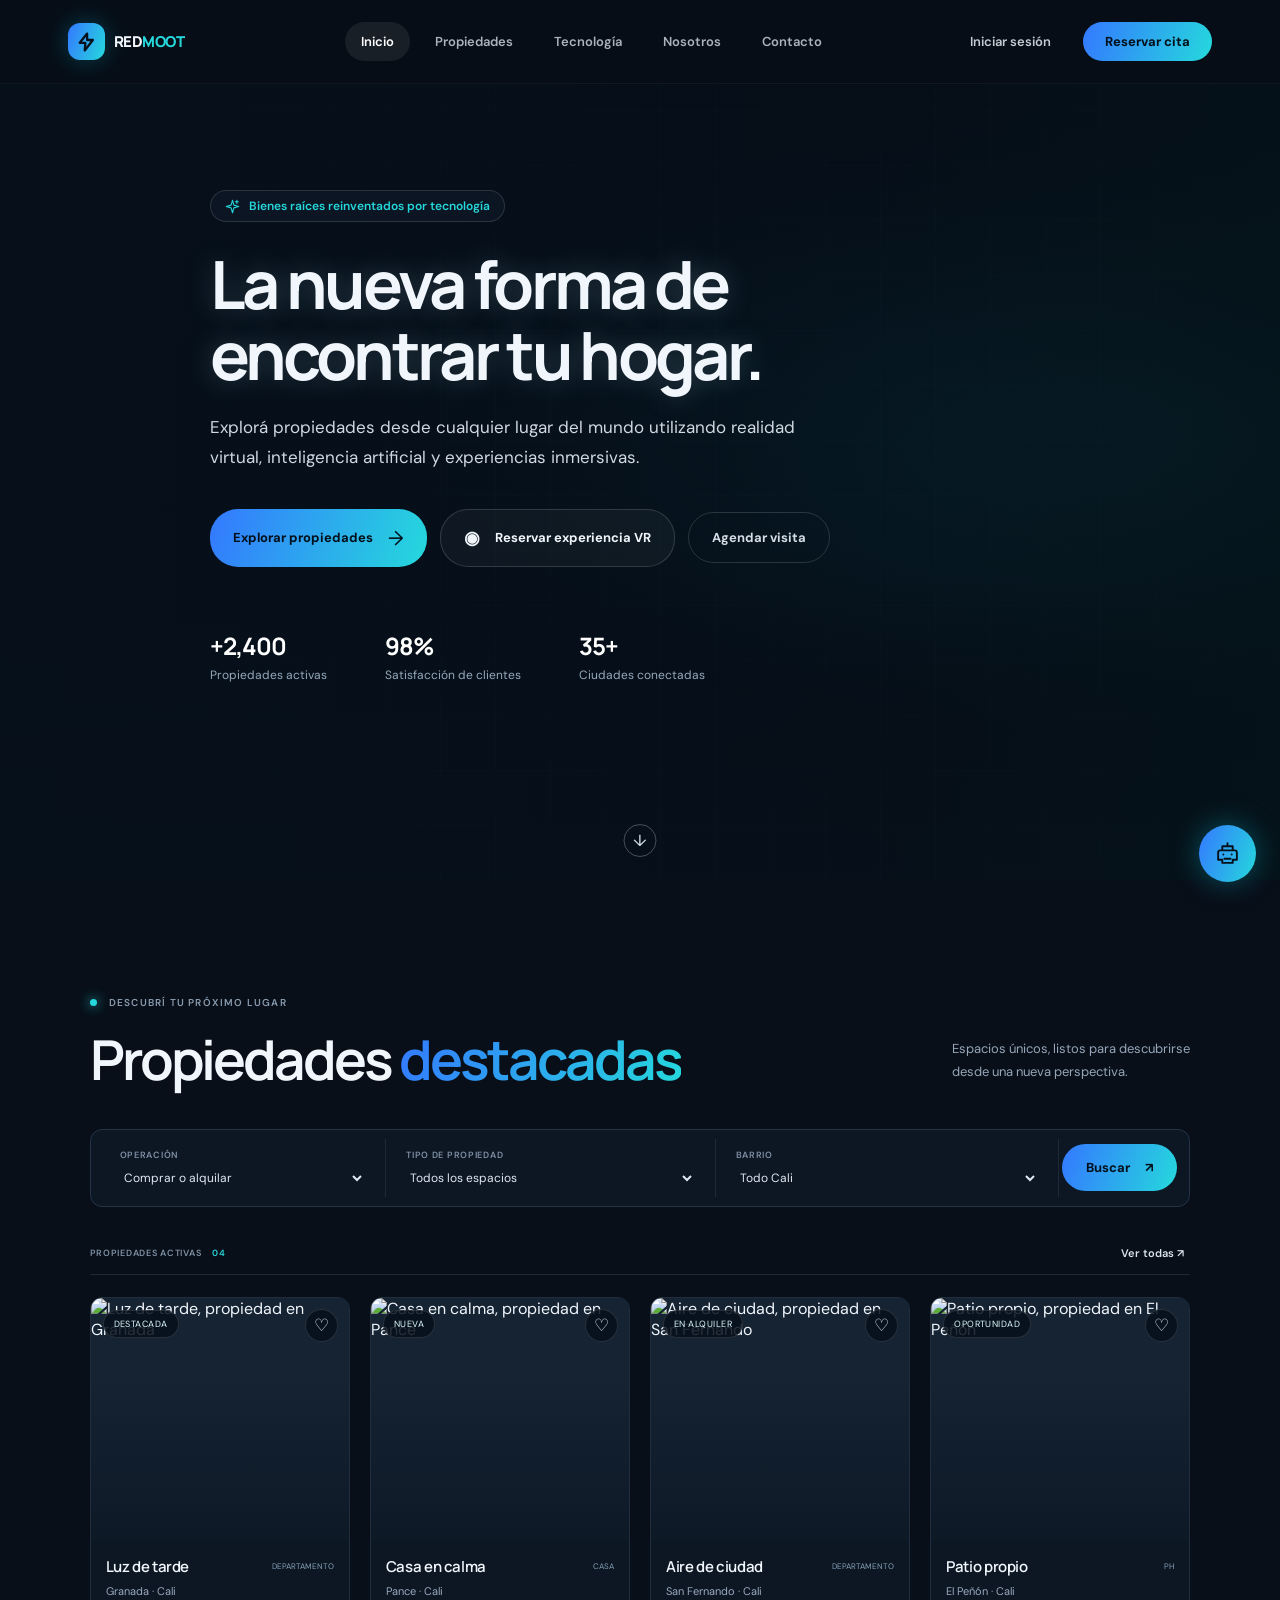
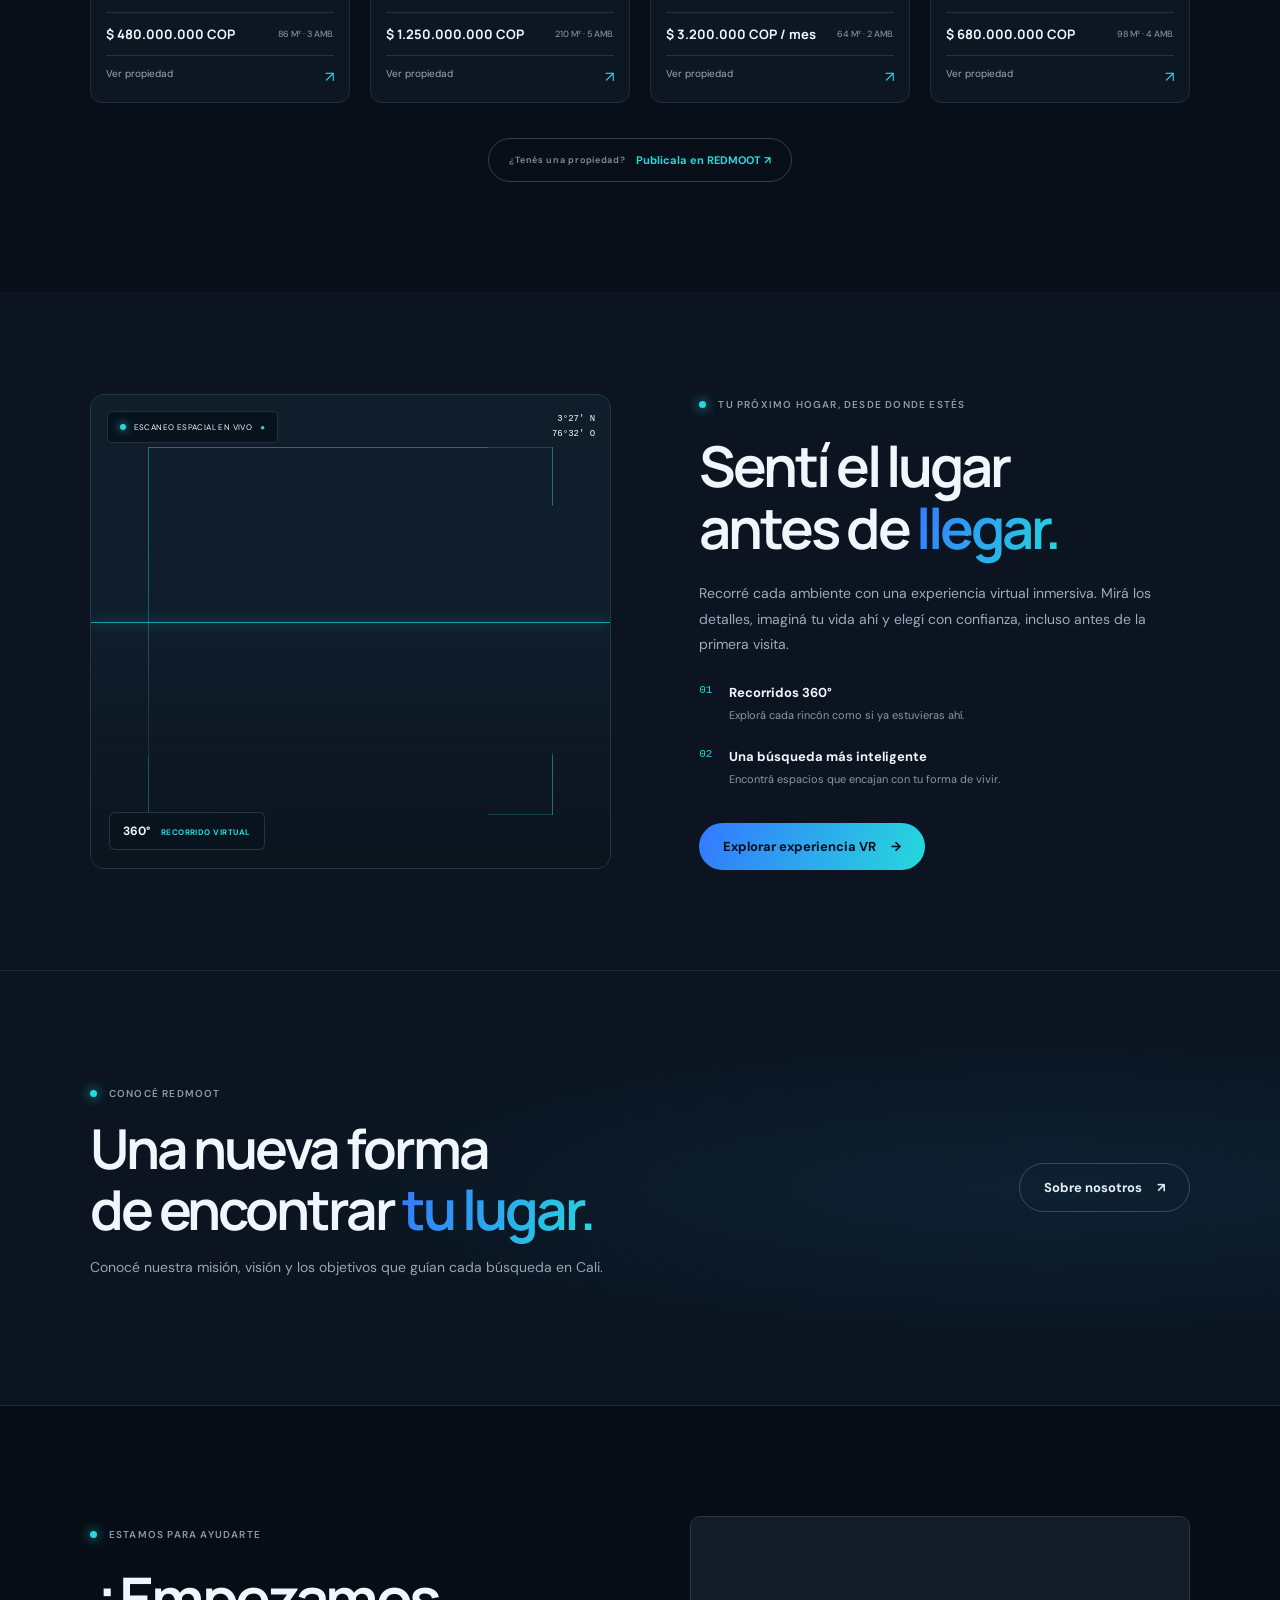
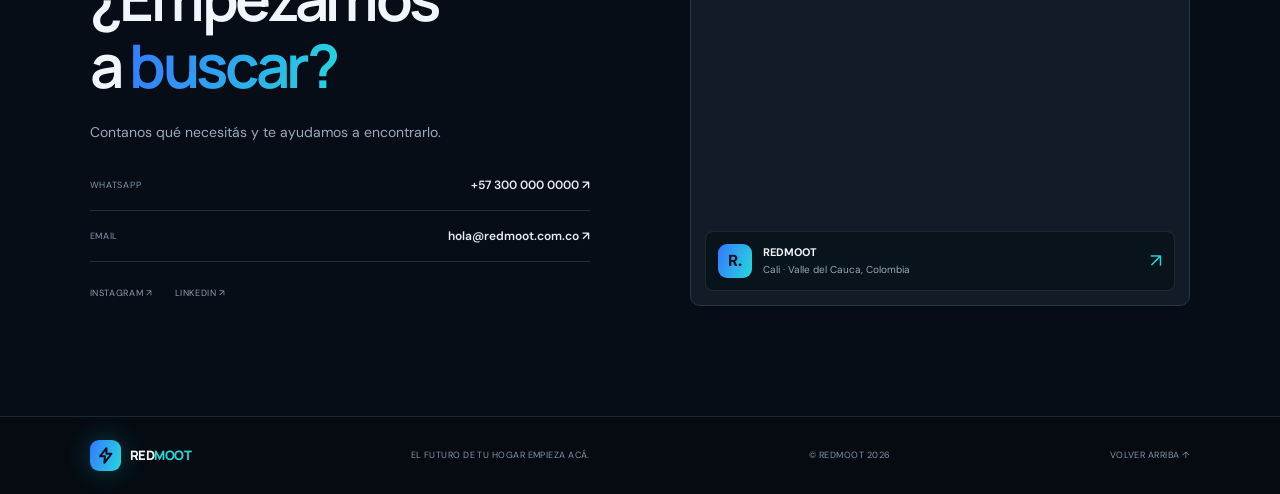
==== commit 39424f64: "Add REDMOOT about page, AI assistant and 3D home appointments" ====
--- a/index.html
+++ b/index.html
@@ -1,44 +1,46 @@
-<!doctype html>
-<html lang="es">
-<head>
-  <meta charset="utf-8"><meta name="viewport" content="width=device-width,initial-scale=1"><meta name="theme-color" content="#070d16">
-  <meta name="description" content="REDMOOT Cali: encontrá tu próximo hogar con recorridos virtuales, tecnología y acompañamiento inmobiliario en Cali, Colombia.">
-  <title>REDMOOT — Tu hogar, en una nueva dimensión</title>
-  <link rel="preconnect" href="https://fonts.googleapis.com"><link rel="preconnect" href="https://fonts.gstatic.com" crossorigin>
-  <link href="https://fonts.googleapis.com/css2?family=DM+Sans:wght@400;500;600;700;800&family=Manrope:wght@400;500;600;700;800&display=swap" rel="stylesheet"><link rel="stylesheet" href="styles.css">
-</head>
-<body>
-  <header class="topbar"><a class="brand" href="#inicio"><span class="brand-mark"><svg viewBox="0 0 24 24" aria-hidden="true"><path d="m13.2 2.8-8 10.1h6.1l-.7 8.3 8.9-11.4h-6.3z"/></svg></span><span class="brand-word">RED<span>MOOT</span></span></a>
-    <nav class="nav-main" aria-label="Navegación"><a class="active" href="#inicio">Inicio</a><a href="#propiedades">Propiedades</a><a href="#tecnologia">Tecnología</a><a href="#nosotros">Nosotros</a><a href="#contacto">Contacto</a></nav>
-    <div class="nav-actions"><button class="login-link" data-open="contact-modal">Iniciar sesión</button><button class="btn btn-gradient nav-cta" data-open="appointment-modal">Reservar cita</button></div>
-    <button class="mobile-menu" aria-label="Abrir menú" aria-expanded="false"><span></span><span></span></button>
-  </header>
-  <main>
-    <section class="hero" id="inicio"><div class="hero-image"></div><div class="hero-vignette"></div><div class="hero-grid"></div><div class="hero-content">
-      <span class="hero-pill"><svg viewBox="0 0 24 24" aria-hidden="true"><path d="M12 2 9.8 9.8 2 12l7.8 2.2L12 22l2.2-7.8L22 12l-7.8-2.2zM19 2v5m-2.5-2.5h5"/></svg>Bienes raíces reinventados por tecnología</span>
-      <h1>La nueva forma de<br>encontrar tu hogar<span>.</span></h1>
-      <p>Explorá propiedades desde cualquier lugar del mundo utilizando realidad virtual, inteligencia artificial y experiencias inmersivas.</p>
-      <div class="hero-actions"><a class="btn btn-gradient" href="#propiedades">Explorar propiedades <span class="arrow">→</span></a><button class="btn btn-ghost" data-open="vr-modal"><span class="vr-icon">◉</span> Reservar experiencia VR</button><button class="btn btn-ghost quiet" data-open="appointment-modal">Agendar visita</button></div>
-      <div class="hero-stats"><div><b>+2,400</b><span>Propiedades activas</span></div><div><b>98%</b><span>Satisfacción de clientes</span></div><div><b>35+</b><span>Ciudades conectadas</span></div></div>
-    </div><a href="#propiedades" class="hero-scroll" aria-label="Desplazarse a propiedades">↓</a><button class="assistant-fab" aria-label="Consultar con REDMOOT" data-open="contact-modal"><svg viewBox="0 0 24 24" aria-hidden="true"><path d="M7 8V5h10v3m-5-6v3M5 9h14a2 2 0 0 1 2 2v7h-4v3H7v-3H3v-7a2 2 0 0 1 2-2Zm3 4h.01M16 13h.01M9 17h6"/></svg></button></section>
-
-    <section class="properties section-wrap" id="propiedades"><div class="section-head"><div><span class="eyebrow"><i></i> DESCUBRÍ TU PRÓXIMO LUGAR</span><h2>Propiedades <span>destacadas</span></h2></div><p>Espacios únicos, listos para descubrirse<br>desde una nueva perspectiva.</p></div>
-      <form id="search-form" class="search-bar"><label><span>OPERACIÓN</span><select id="filter-operation"><option value="">Comprar o alquilar</option><option value="Venta">Comprar</option><option value="Alquiler">Alquilar</option></select></label><label><span>TIPO DE PROPIEDAD</span><select id="filter-type"><option value="">Todos los espacios</option><option>Departamento</option><option>Casa</option><option>PH</option><option>Local</option></select></label><label><span>BARRIO</span><select id="filter-location"><option value="">Todo Cali</option><option>Granada</option><option>Pance</option><option>San Fernando</option><option>El Peñón</option><option>Ciudad Jardín</option></select></label><button class="btn btn-gradient" type="submit">Buscar <span>↗</span></button></form>
-      <div class="listing-toolbar"><span id="listing-count">PROPIEDADES ACTIVAS <b>04</b></span><button id="clear-filters" class="text-link">Ver todas <span>↗</span></button></div><div id="property-grid" class="property-grid"></div><div id="empty-state" class="empty-state" hidden>No encontramos propiedades con esos filtros. <button id="reset-search" class="text-link">Ver todas ↗</button></div>
-      <button class="btn btn-outline publish-cta" data-open="publish-modal">¿Tenés una propiedad? <b>Publicala en REDMOOT ↗</b></button>
-    </section>
-
-    <section class="tech-section" id="tecnologia"><div class="tech-visual"><div class="tech-img"></div><div class="scan-line"></div><div class="scan-card"><span class="scan-dot"></span> ESCANEO ESPACIAL EN VIVO <b>●</b></div><div class="scan-coords">3°27′ N<br>76°32′ O</div><div class="scan-corners"></div><div class="tour-chip">360° <span>RECORRIDO VIRTUAL</span></div></div><div class="tech-copy"><span class="eyebrow"><i></i> TU PRÓXIMO HOGAR, DESDE DONDE ESTÉS</span><h2>Sentí el lugar<br>antes de <span>llegar.</span></h2><p>Recorré cada ambiente con una experiencia virtual inmersiva. Mirá los detalles, imaginá tu vida ahí y elegí con confianza, incluso antes de la primera visita.</p><div class="tech-feature"><span>01</span><div><b>Recorridos 360°</b><p>Explorá cada rincón como si ya estuvieras ahí.</p></div></div><div class="tech-feature"><span>02</span><div><b>Una búsqueda más inteligente</b><p>Encontrá espacios que encajan con tu forma de vivir.</p></div></div><button class="btn btn-gradient" data-open="vr-modal">Explorar experiencia VR <span>→</span></button></div></section>
-
-    <section class="about-section" id="nosotros"><div class="about-photo"></div><div class="about-copy"><span class="eyebrow"><i></i> UN EQUIPO, UNA NUEVA MIRADA</span><h2>Las mejores decisiones<br>empiezan <span>conectando.</span></h2><p>Somos un equipo inmobiliario que combina conocimiento local y nuevas tecnologías para acercarte al lugar indicado. Estamos cerca, en cada paso.</p><div class="about-numbers"><div><b>12</b><span>AÑOS DE EXPERIENCIA</span></div><div><b>+3k</b><span>HISTORIAS QUE EMPEZARON</span></div></div></div></section>
-
-    <section class="contact section-wrap" id="contacto"><div class="contact-copy"><span class="eyebrow"><i></i> ESTAMOS PARA AYUDARTE</span><h2>¿Empezamos<br>a <span>buscar?</span></h2><p>Contanos qué necesitás y te ayudamos a encontrarlo.</p><a class="contact-line" href="https://wa.me/573000000000" target="_blank" rel="noopener"><span>WHATSAPP</span><b>+57 300 000 0000 ↗</b></a><a class="contact-line" href="mailto:hola@redmoot.com.co"><span>EMAIL</span><b>hola@redmoot.com.co ↗</b></a><div class="contact-social"><a href="#contacto">INSTAGRAM ↗</a><a href="#contacto">LINKEDIN ↗</a></div></div><div class="map-wrap"><iframe title="Mapa de REDMOOT en Cali, Colombia" src="https://maps.google.com/maps?q=Cali%2C%20Colombia&t=&z=13&ie=UTF8&iwloc=&output=embed" loading="lazy" referrerpolicy="no-referrer-when-downgrade"></iframe><div class="map-card"><span class="map-pin">R.</span><div><b>REDMOOT</b><span>Cali · Valle del Cauca, Colombia</span></div><a href="https://maps.google.com/?q=Cali,+Colombia" target="_blank" rel="noopener">↗</a></div></div></section>
-  </main>
-  <footer class="footer"><a class="brand" href="#inicio"><span class="brand-mark"><svg viewBox="0 0 24 24"><path d="m13.2 2.8-8 10.1h6.1l-.7 8.3 8.9-11.4h-6.3z"/></svg></span><span class="brand-word">RED<span>MOOT</span></span></a><span class="footer-tag">EL FUTURO DE TU HOGAR EMPIEZA ACÁ.</span><span>© REDMOOT 2026</span><a href="#inicio">VOLVER ARRIBA ↑</a></footer>
-
-  <dialog id="appointment-modal" class="modal"><button class="modal-close" aria-label="Cerrar">×</button><span class="eyebrow"><i></i> RESERVÁ TU CITA</span><h2>Conozcamos tu<br>próximo <span>hogar.</span></h2><p id="appointment-property" class="modal-subtitle">Elegí la propiedad, el día y el horario de tu visita.</p><form id="appointment-form"><label class="full-field">Propiedad<select name="property" required><option value="">Elegí una propiedad</option><option>Luz de tarde</option><option>Casa en calma</option><option>Aire de ciudad</option><option>Patio propio</option></select></label><label>Tu nombre<input name="name" autocomplete="name" required placeholder="¿Cómo te llamás?"></label><label>Tu email<input name="email" type="email" autocomplete="email" required placeholder="nombre@email.com"></label><label>WhatsApp<input name="phone" type="tel" autocomplete="tel" required placeholder="+57 300 000 0000"></label><label>Fecha de visita<input name="date" type="date" required></label><label class="full-field">Horario<select name="time_slot" required><option value="">Elegí un horario</option><option>09:00</option><option>10:00</option><option>11:00</option><option>12:00</option><option>14:00</option><option>15:00</option><option>16:00</option><option>17:00</option></select></label><button class="btn btn-gradient modal-submit" type="submit">Solicitar esta cita <span>↗</span></button><p class="form-message" aria-live="polite"></p></form></dialog>
-  <dialog id="vr-modal" class="modal"><button class="modal-close" aria-label="Cerrar">×</button><span class="eyebrow"><i></i> RECORRIDO INMERSIVO</span><h2>Recorré desde<br>donde <span>estés.</span></h2><p class="modal-subtitle">Dejanos tu contacto y coordinamos una experiencia virtual para descubrir las propiedades destacadas.</p><form id="vr-form"><label>Tu nombre<input name="name" required placeholder="¿Cómo te llamás?"></label><label>Tu email<input name="email" type="email" required placeholder="nombre@email.com"></label><label>Teléfono<input name="phone" type="tel" required placeholder="+57 300 000 0000"></label><input name="details" type="hidden" value="Quiero reservar una experiencia VR"><button class="btn btn-gradient modal-submit" type="submit">Reservar experiencia <span>↗</span></button><p class="form-message" aria-live="polite"></p></form></dialog>
-  <dialog id="publish-modal" class="modal"><button class="modal-close" aria-label="Cerrar">×</button><span class="eyebrow"><i></i> PUBLICÁ CON REDMOOT</span><h2>Tu propiedad,<br>su próximo <span>hogar.</span></h2><p class="modal-subtitle">Contanos lo esencial y nuestro equipo se comunica con vos.</p><form id="publish-form"><label>Tu nombre<input name="name" required placeholder="¿Cómo te llamás?"></label><label>Tu email<input name="email" type="email" required placeholder="nombre@email.com"></label><label>Teléfono<input name="phone" type="tel" required placeholder="+57 300 000 0000"></label><label>Dirección o barrio<input name="location" required placeholder="Ej. Granada, Cali"></label><label>Tipo de propiedad<select name="type" required><option value="">Elegí una opción</option><option>Departamento</option><option>Casa</option><option>PH</option><option>Local</option></select></label><label>¿Venta o alquiler?<select name="operation" required><option value="">Elegí una opción</option><option>Venta</option><option>Alquiler</option></select></label><label>Precio aproximado<input name="price" placeholder="Ej. $ 480.000.000 COP"></label><label>Link a fotos (opcional)<input name="photo_url" type="url" placeholder="https://..."></label><label class="full-field">Contanos un poco más<textarea name="details" rows="3" placeholder="Metros, ambientes, características..."></textarea></label><button class="btn btn-gradient modal-submit" type="submit">Enviar mi propiedad <span>↗</span></button><p class="form-message" aria-live="polite"></p></form></dialog>
-  <dialog id="contact-modal" class="modal"><button class="modal-close" aria-label="Cerrar">×</button><span class="eyebrow"><i></i> HABLEMOS</span><h2>¿Cómo podemos<br><span>ayudarte?</span></h2><p class="modal-subtitle">Dejanos tu consulta y te contactamos pronto.</p><form id="contact-form"><label>Tu nombre<input name="name" required placeholder="¿Cómo te llamás?"></label><label>Tu email<input name="email" type="email" required placeholder="nombre@email.com"></label><label class="full-field">Tu consulta<textarea name="details" rows="3" required placeholder="Contanos qué estás buscando..."></textarea></label><button class="btn btn-gradient modal-submit" type="submit">Enviar consulta <span>↗</span></button><p class="form-message" aria-live="polite"></p></form></dialog>
-  <div class="toast" id="toast" role="status" aria-live="polite"></div><script src="config.js" defer></script><script src="app.js" defer></script>
-</body></html>
+<!doctype html>
+<html lang="es">
+<head>
+  <meta charset="utf-8"><meta name="viewport" content="width=device-width,initial-scale=1"><meta name="theme-color" content="#070d16">
+  <meta name="description" content="REDMOOT Cali: encontrá tu próximo hogar con recorridos virtuales, tecnología y acompañamiento inmobiliario en Cali, Colombia.">
+  <title>REDMOOT — Tu hogar, en una nueva dimensión</title>
+  <link rel="preconnect" href="https://fonts.googleapis.com"><link rel="preconnect" href="https://fonts.gstatic.com" crossorigin>
+  <link href="https://fonts.googleapis.com/css2?family=DM+Sans:wght@400;500;600;700;800&family=Manrope:wght@400;500;600;700;800&display=swap" rel="stylesheet"><link rel="stylesheet" href="styles.css">
+</head>
+<body id="top">
+  <header class="topbar"><a class="brand" href="index.html#inicio"><span class="brand-mark"><svg viewBox="0 0 24 24" aria-hidden="true"><path d="m13.2 2.8-8 10.1h6.1l-.7 8.3 8.9-11.4h-6.3z"/></svg></span><span class="brand-word">RED<span>MOOT</span></span></a>
+    <nav class="nav-main" aria-label="Navegación"><a class="active" href="#inicio">Inicio</a><a href="#propiedades">Propiedades</a><a href="#tecnologia">Tecnología</a><a href="nosotros.html">Nosotros</a><a href="#contacto">Contacto</a></nav>
+    <div class="nav-actions"><button class="login-link" data-open="contact-modal">Iniciar sesión</button><button class="btn btn-gradient nav-cta" data-open="appointment-modal">Reservar cita</button></div>
+    <button class="mobile-menu" aria-label="Abrir menú" aria-expanded="false"><span></span><span></span></button>
+  </header>
+  <main>
+    <section class="hero" id="inicio"><div class="hero-image"></div><div class="hero-vignette"></div><div class="hero-grid"></div><div class="hero-content">
+      <span class="hero-pill"><svg viewBox="0 0 24 24" aria-hidden="true"><path d="M12 2 9.8 9.8 2 12l7.8 2.2L12 22l2.2-7.8L22 12l-7.8-2.2zM19 2v5m-2.5-2.5h5"/></svg>Bienes raíces reinventados por tecnología</span>
+      <h1>La nueva forma de<br>encontrar tu hogar<span>.</span></h1>
+      <p>Explorá propiedades desde cualquier lugar del mundo utilizando realidad virtual, inteligencia artificial y experiencias inmersivas.</p>
+      <div class="hero-actions"><a class="btn btn-gradient" href="#propiedades">Explorar propiedades <span class="arrow">→</span></a><button class="btn btn-ghost" data-open="vr-modal"><span class="vr-icon">◉</span> Reservar experiencia VR</button><button class="btn btn-ghost quiet" data-open="appointment-modal">Agendar visita</button></div>
+      <div class="hero-stats"><div><b>+2,400</b><span>Propiedades activas</span></div><div><b>98%</b><span>Satisfacción de clientes</span></div><div><b>35+</b><span>Ciudades conectadas</span></div></div>
+    </div><a href="#propiedades" class="hero-scroll" aria-label="Desplazarse a propiedades">↓</a><button class="assistant-fab" aria-label="Abrir asistente REDMOOT" data-open="assistant-modal"><svg viewBox="0 0 24 24" aria-hidden="true"><path d="M7 8V5h10v3m-5-6v3M5 9h14a2 2 0 0 1 2 2v7h-4v3H7v-3H3v-7a2 2 0 0 1 2-2Zm3 4h.01M16 13h.01M9 17h6"/></svg></button></section>
+
+    <section class="properties section-wrap" id="propiedades"><div class="section-head"><div><span class="eyebrow"><i></i> DESCUBRÍ TU PRÓXIMO LUGAR</span><h2>Propiedades <span>destacadas</span></h2></div><p>Espacios únicos, listos para descubrirse<br>desde una nueva perspectiva.</p></div>
+      <form id="search-form" class="search-bar"><label><span>OPERACIÓN</span><select id="filter-operation"><option value="">Comprar o alquilar</option><option value="Venta">Comprar</option><option value="Alquiler">Alquilar</option></select></label><label><span>TIPO DE PROPIEDAD</span><select id="filter-type"><option value="">Todos los espacios</option><option>Departamento</option><option>Casa</option><option>PH</option><option>Local</option></select></label><label><span>BARRIO</span><select id="filter-location"><option value="">Todo Cali</option><option>Granada</option><option>Pance</option><option>San Fernando</option><option>El Peñón</option><option>Ciudad Jardín</option></select></label><button class="btn btn-gradient" type="submit">Buscar <span>↗</span></button></form>
+      <div class="listing-toolbar"><span id="listing-count">PROPIEDADES ACTIVAS <b>04</b></span><button id="clear-filters" class="text-link">Ver todas <span>↗</span></button></div><div id="property-grid" class="property-grid"></div><div id="empty-state" class="empty-state" hidden>No encontramos propiedades con esos filtros. <button id="reset-search" class="text-link">Ver todas ↗</button></div>
+      <button class="btn btn-outline publish-cta" data-open="publish-modal">¿Tenés una propiedad? <b>Publicala en REDMOOT ↗</b></button>
+    </section>
+
+    <section class="tech-section" id="tecnologia"><div class="tech-visual"><div class="tech-img"></div><div class="scan-line"></div><div class="scan-card"><span class="scan-dot"></span> ESCANEO ESPACIAL EN VIVO <b>●</b></div><div class="scan-coords">3°27′ N<br>76°32′ O</div><div class="scan-corners"></div><div class="tour-chip">360° <span>RECORRIDO VIRTUAL</span></div></div><div class="tech-copy"><span class="eyebrow"><i></i> TU PRÓXIMO HOGAR, DESDE DONDE ESTÉS</span><h2>Sentí el lugar<br>antes de <span>llegar.</span></h2><p>Recorré cada ambiente con una experiencia virtual inmersiva. Mirá los detalles, imaginá tu vida ahí y elegí con confianza, incluso antes de la primera visita.</p><div class="tech-feature"><span>01</span><div><b>Recorridos 360°</b><p>Explorá cada rincón como si ya estuvieras ahí.</p></div></div><div class="tech-feature"><span>02</span><div><b>Una búsqueda más inteligente</b><p>Encontrá espacios que encajan con tu forma de vivir.</p></div></div><button class="btn btn-gradient" data-open="vr-modal">Explorar experiencia VR <span>→</span></button></div></section>
+
+    <section class="about-teaser section-wrap"><div><span class="eyebrow"><i></i> CONOCÉ REDMOOT</span><h2>Una nueva forma<br>de encontrar <span>tu lugar.</span></h2><p>Conocé nuestra misión, visión y los objetivos que guían cada búsqueda en Cali.</p></div><a class="btn btn-outline" href="nosotros.html">Sobre nosotros <span>↗</span></a></section>
+
+    <section class="contact section-wrap" id="contacto"><div class="contact-copy"><span class="eyebrow"><i></i> ESTAMOS PARA AYUDARTE</span><h2>¿Empezamos<br>a <span>buscar?</span></h2><p>Contanos qué necesitás y te ayudamos a encontrarlo.</p><a class="contact-line" href="https://wa.me/573000000000" target="_blank" rel="noopener"><span>WHATSAPP</span><b>+57 300 000 0000 ↗</b></a><a class="contact-line" href="mailto:hola@redmoot.com.co"><span>EMAIL</span><b>hola@redmoot.com.co ↗</b></a><div class="contact-social"><a href="#contacto">INSTAGRAM ↗</a><a href="#contacto">LINKEDIN ↗</a></div></div><div class="map-wrap"><iframe title="Mapa de REDMOOT en Cali, Colombia" src="https://maps.google.com/maps?q=Cali%2C%20Colombia&t=&z=13&ie=UTF8&iwloc=&output=embed" loading="lazy" referrerpolicy="no-referrer-when-downgrade"></iframe><div class="map-card"><span class="map-pin">R.</span><div><b>REDMOOT</b><span>Cali · Valle del Cauca, Colombia</span></div><a href="https://maps.google.com/?q=Cali,+Colombia" target="_blank" rel="noopener">↗</a></div></div></section>
+  </main>
+  <footer class="footer"><a class="brand" href="index.html#inicio"><span class="brand-mark"><svg viewBox="0 0 24 24"><path d="m13.2 2.8-8 10.1h6.1l-.7 8.3 8.9-11.4h-6.3z"/></svg></span><span class="brand-word">RED<span>MOOT</span></span></a><span class="footer-tag">EL FUTURO DE TU HOGAR EMPIEZA ACÁ.</span><span>© REDMOOT 2026</span><a href="#inicio">VOLVER ARRIBA ↑</a></footer>
+
+  <dialog id="appointment-modal" class="modal"><button class="modal-close" aria-label="Cerrar">×</button><span class="eyebrow"><i></i> RESERVÁ TU CITA</span><h2>Conozcamos tu<br>próximo <span>hogar.</span></h2><p id="appointment-property" class="modal-subtitle">Elegí la propiedad, el tipo de cita, el día y el horario.</p><form id="appointment-form"><label class="full-field">Propiedad<select name="property" required><option value="">Elegí una propiedad</option><option>Luz de tarde</option><option>Casa en calma</option><option>Aire de ciudad</option><option>Patio propio</option></select></label><label class="full-field">Tipo de cita<select name="visit_type" id="appointment-visit-type" required><option value="Visita presencial en la propiedad">Visita presencial en la propiedad</option><option value="Cita a domicilio con recorrido virtual 3D">Cita a domicilio · recorrido virtual 3D</option></select></label><label class="full-field" id="home-address-field" hidden>Dirección para la cita a domicilio<input name="visit_address" id="appointment-visit-address" autocomplete="street-address" placeholder="Dirección y barrio en Cali"></label><p class="full-field home-tour-note" id="home-tour-note" hidden>Coordinamos una visita en tu domicilio para mostrarte la propiedad en un recorrido virtual 3D. La cita queda pendiente de confirmación por el equipo REDMOOT.</p><label>Tu nombre<input name="name" autocomplete="name" required placeholder="¿Cómo te llamás?"></label><label>Tu email<input name="email" type="email" autocomplete="email" required placeholder="nombre@email.com"></label><label>WhatsApp<input name="phone" type="tel" autocomplete="tel" required placeholder="+57 300 000 0000"></label><label>Fecha de visita<input name="date" type="date" required></label><label class="full-field">Horario<select name="time_slot" required><option value="">Elegí un horario</option><option>09:00</option><option>10:00</option><option>11:00</option><option>12:00</option><option>14:00</option><option>15:00</option><option>16:00</option><option>17:00</option></select></label><button class="btn btn-gradient modal-submit" type="submit">Solicitar esta cita <span>↗</span></button><p class="form-message" aria-live="polite"></p></form></dialog>
+  <dialog id="vr-modal" class="modal"><button class="modal-close" aria-label="Cerrar">×</button><span class="eyebrow"><i></i> RECORRIDO INMERSIVO</span><h2>Recorré desde<br>donde <span>estés.</span></h2><p class="modal-subtitle">Dejanos tu contacto y coordinamos una experiencia virtual para descubrir las propiedades destacadas.</p><form id="vr-form"><label>Tu nombre<input name="name" required placeholder="¿Cómo te llamás?"></label><label>Tu email<input name="email" type="email" required placeholder="nombre@email.com"></label><label>Teléfono<input name="phone" type="tel" required placeholder="+57 300 000 0000"></label><input name="details" type="hidden" value="Quiero reservar una experiencia VR"><button class="btn btn-gradient modal-submit" type="submit">Reservar experiencia <span>↗</span></button><p class="form-message" aria-live="polite"></p></form></dialog>
+  <dialog id="publish-modal" class="modal"><button class="modal-close" aria-label="Cerrar">×</button><span class="eyebrow"><i></i> PUBLICÁ CON REDMOOT</span><h2>Tu propiedad,<br>su próximo <span>hogar.</span></h2><p class="modal-subtitle">Contanos lo esencial y nuestro equipo se comunica con vos.</p><form id="publish-form"><label>Tu nombre<input name="name" required placeholder="¿Cómo te llamás?"></label><label>Tu email<input name="email" type="email" required placeholder="nombre@email.com"></label><label>Teléfono<input name="phone" type="tel" required placeholder="+57 300 000 0000"></label><label>Dirección o barrio<input name="location" required placeholder="Ej. Granada, Cali"></label><label>Tipo de propiedad<select name="type" required><option value="">Elegí una opción</option><option>Departamento</option><option>Casa</option><option>PH</option><option>Local</option></select></label><label>¿Venta o alquiler?<select name="operation" required><option value="">Elegí una opción</option><option>Venta</option><option>Alquiler</option></select></label><label>Precio aproximado<input name="price" placeholder="Ej. $ 480.000.000 COP"></label><label>Link a fotos (opcional)<input name="photo_url" type="url" placeholder="https://..."></label><label class="full-field">Contanos un poco más<textarea name="details" rows="3" placeholder="Metros, ambientes, características..."></textarea></label><button class="btn btn-gradient modal-submit" type="submit">Enviar mi propiedad <span>↗</span></button><p class="form-message" aria-live="polite"></p></form></dialog>
+  <dialog id="contact-modal" class="modal"><button class="modal-close" aria-label="Cerrar">×</button><span class="eyebrow"><i></i> HABLEMOS</span><h2>¿Cómo podemos<br><span>ayudarte?</span></h2><p class="modal-subtitle">Dejanos tu consulta y te contactamos pronto.</p><form id="contact-form"><label>Tu nombre<input name="name" required placeholder="¿Cómo te llamás?"></label><label>Tu email<input name="email" type="email" required placeholder="nombre@email.com"></label><label class="full-field">Tu consulta<textarea name="details" rows="3" required placeholder="Contanos qué estás buscando..."></textarea></label><button class="btn btn-gradient modal-submit" type="submit">Enviar consulta <span>↗</span></button><p class="form-message" aria-live="polite"></p></form></dialog>
+  <dialog id="assistant-modal" class="modal assistant-modal"><button class="modal-close" aria-label="Cerrar">×</button><span class="eyebrow"><i></i> ASISTENTE REDMOOT</span><h2>¿Qué estás<br><span>buscando?</span></h2><p class="assistant-privacy">Preguntá sobre propiedades y citas. Tu mensaje se procesa con IA de OpenAI; evitá incluir datos personales.</p><div class="assistant-prompts" aria-label="Preguntas frecuentes"><button type="button" data-assistant-question="¿Qué propiedades tienen disponibles en Cali?">Ver propiedades</button><button type="button" data-assistant-question="¿Cómo puedo agendar una visita?">Agendar visita</button><button type="button" data-assistant-question="¿Cómo funciona la cita a domicilio con recorrido 3D?">Recorrido 3D en casa</button><button type="button" data-assistant-question="¿En qué barrios de Cali tienen propiedades?">Barrios</button></div><div class="assistant-messages" id="assistant-messages" role="log" aria-live="polite"><p class="assistant-bubble assistant-bot">¡Hola! Soy el asistente de REDMOOT. Puedo orientarte sobre propiedades en Cali y ayudarte a pedir una cita.</p></div><form id="assistant-form" class="assistant-form"><label class="sr-only" for="assistant-input">Escribí tu pregunta</label><input id="assistant-input" name="message" maxlength="600" required placeholder="Escribí tu pregunta…"><button class="btn btn-gradient" type="submit" aria-label="Enviar pregunta">Enviar ↗</button></form><p class="form-message assistant-status" id="assistant-status" aria-live="polite"></p></dialog>
+  <div class="toast" id="toast" role="status" aria-live="polite"></div><script src="config.js" defer></script><script src="app.js" defer></script>
+</body></html>
+
--- a/styles.css
+++ b/styles.css
@@ -14,3 +14,62 @@
 .property-page .card-more b{color:var(--cyan);font-size:15px;font-weight:400}
 @media(max-width:1000px){.related .property-grid{grid-template-columns:repeat(2,minmax(0,1fr))}}
 @media(max-width:430px){.related .property-grid{grid-template-columns:1fr}.related .section-head{width:100%}.related .section-head h2{max-width:100%;font-size:34px}}
+/* REDMOOT: página institucional, asistencia IA y reservas 3D */
+.about-teaser{display:flex;align-items:center;justify-content:space-between;gap:32px;background:radial-gradient(ellipse at 82% 50%,#11395355,transparent 55%),#0b1420;border-top:1px solid #1c2b3a;border-bottom:1px solid #1c2b3a}
+.about-teaser h2,.about-intro h2,.objectives-heading h2,.values-section h2,.about-cta h2{font:650 clamp(36px,4.3vw,58px)/1.1 var(--display);letter-spacing:-.055em;margin:16px 0}
+.about-teaser h2 span,.about-intro h2 span,.objectives-heading h2 span,.values-section h2 span,.about-cta h2 span,.about-hero h1 span{background:var(--gradient);background-clip:text;color:transparent}
+.about-teaser p,.about-cta p{max-width:530px;color:var(--muted);line-height:1.8;font-size:14px}
+.about-teaser .btn{flex-shrink:0}
+.about-page{background:#070d16}
+.about-hero{position:relative;min-height:690px;padding:200px max(calc((100vw - 1210px)/2),7%) 90px;display:flex;align-items:center;overflow:hidden;background:#080f18}
+.about-hero-image{position:absolute;inset:0;background:linear-gradient(90deg,#06101bf0 0%,#06101bc9 52%,#06101b66 100%),linear-gradient(0deg,#070d16 0%,transparent 35%),url('https://images.unsplash.com/photo-1600607687939-ce8a6c25118c?auto=format&fit=crop&w=2200&q=85') center 48%/cover;opacity:.94}
+.about-hero-content{position:relative;z-index:1;max-width:760px}
+.about-hero h1{font:700 clamp(48px,6vw,78px)/1.04 var(--display);letter-spacing:-.06em;margin:25px 0 22px}
+.about-hero-content>p{max-width:650px;color:#d0d8e2;font-size:17px;line-height:1.8;margin:0 0 30px}
+.about-intro{display:grid;grid-template-columns:1fr 1fr;align-items:center;gap:80px;padding-top:100px;padding-bottom:90px}
+.about-intro>p{font-size:16px;line-height:1.9;color:#b4c0ce;max-width:590px}
+.purpose-grid{padding-top:5px;padding-bottom:100px;display:grid;grid-template-columns:1fr 1fr;gap:20px}
+.purpose-card{padding:38px 40px 42px;border:1px solid #223347;border-radius:14px;background:linear-gradient(145deg,#101d2b,#0b1420)}
+.purpose-index{font-size:10px;letter-spacing:.13em;color:var(--cyan);font-weight:700}
+.purpose-card h2{font:650 clamp(31px,3.4vw,45px)/1.12 var(--display);letter-spacing:-.05em;margin:27px 0 17px}
+.purpose-card h2 span{background:var(--gradient);background-clip:text;color:transparent}
+.purpose-card p{color:#9eafc0;font-size:13px;line-height:1.85;max-width:510px;margin:0}
+.objectives-section{display:grid;grid-template-columns:.9fr 1.1fr;gap:80px;padding-top:85px;padding-bottom:105px;background:#0b131e}
+.objectives-heading{align-self:start;position:sticky;top:110px}
+.objective-list article{display:grid;grid-template-columns:44px 1fr;gap:18px;padding:22px 0;border-bottom:1px solid #1f2d3c}
+.objective-list article:first-child{padding-top:0}
+.objective-list article>b{font-size:12px;color:var(--cyan);padding-top:4px}
+.objective-list h3{margin:0 0 8px;font-size:17px}
+.objective-list p{margin:0;color:#9eafc0;line-height:1.75;font-size:13px}
+.values-section{padding:96px 0 100px;background:radial-gradient(ellipse at 50% 0,#12324a55,transparent 55%),#080f19}
+.values-section .section-wrap{padding-top:0;padding-bottom:0}
+.values-section h2{margin-bottom:35px}
+.values-grid{display:grid;grid-template-columns:repeat(4,1fr);gap:14px}
+.values-grid article{padding:24px 22px;border-top:1px solid #2b4053;background:#0c1622}
+.values-grid b{font:700 17px var(--display);color:#edf5fc}
+.values-grid p{font-size:12px;color:#9eafc0;line-height:1.7;margin:10px 0 0}
+.about-cta{display:flex;align-items:center;justify-content:space-between;gap:30px;padding-top:95px;padding-bottom:95px}
+.about-cta h2{margin-bottom:12px}
+.about-cta p{margin:0}
+.about-cta-actions{display:flex;flex-direction:column;gap:12px;min-width:210px}
+.assistant-fab{position:fixed;right:max(calc((100vw - 1470px)/2),24px);bottom:18px}
+.assistant-modal{width:min(560px,calc(100% - 28px));padding:30px;max-height:min(86vh,760px)}
+.assistant-modal h2{font-size:35px;margin-top:12px}
+.assistant-privacy{font-size:11px;color:#94a8ba;line-height:1.6;margin:8px 0 14px}
+.assistant-prompts{display:flex;flex-wrap:wrap;gap:7px;margin:12px 0 15px}
+.assistant-prompts button{border:1px solid #2a4356;border-radius:18px;padding:8px 10px;background:#101e2c;color:#c6d7e6;font-size:10px;line-height:1.3}
+.assistant-prompts button:hover{border-color:var(--cyan);color:#fff}
+.assistant-messages{display:flex;flex-direction:column;gap:9px;max-height:235px;overflow:auto;padding:6px 2px 12px}
+.assistant-bubble{max-width:88%;padding:11px 13px;border-radius:12px;font-size:12px;line-height:1.65;margin:0;white-space:pre-wrap}
+.assistant-bot{align-self:flex-start;background:#142333;color:#e1edf7;border:1px solid #26394b}
+.assistant-user{align-self:flex-end;background:#153d56;color:#effbff;border:1px solid #1f7890}
+.assistant-form{display:grid;grid-template-columns:1fr auto;gap:9px;margin-top:6px}
+.assistant-form input{min-width:0;border:1px solid #2b3b4d;border-radius:24px;background:#09121d;padding:12px 15px;font-size:12px;color:#ecf5ff;outline-color:var(--cyan)}
+.assistant-form .btn{padding:11px 15px;font-size:11px}
+.assistant-status{min-height:16px;color:#ffc7a3}
+.home-tour-note{border:1px solid #25465b;border-radius:8px;padding:12px;background:#0d1c2a;color:#9eb6c8;font-size:11px;line-height:1.6;margin:0}
+#home-address-field[hidden],#home-tour-note[hidden]{display:none!important}
+.sr-only{position:absolute;width:1px;height:1px;padding:0;margin:-1px;overflow:hidden;clip:rect(0,0,0,0);white-space:nowrap;border:0}
+@media(max-width:850px){.about-intro,.objectives-section{grid-template-columns:1fr;gap:30px}.objectives-heading{position:static}.values-grid{grid-template-columns:repeat(2,1fr)}.about-hero{min-height:620px;padding-top:165px}.about-cta{align-items:flex-start;flex-direction:column}.about-cta-actions{flex-direction:row;flex-wrap:wrap}}
+@media(max-width:600px){.about-teaser{align-items:flex-start;flex-direction:column;padding-top:72px;padding-bottom:72px}.about-hero{min-height:620px;padding:145px 6% 75px}.about-hero h1{font-size:47px}.about-hero-content>p{font-size:14px}.about-intro{padding-top:70px;padding-bottom:55px}.purpose-grid{grid-template-columns:1fr;padding-bottom:65px}.purpose-card{padding:28px 25px}.objectives-section{padding-top:65px;padding-bottom:70px}.values-section{padding:70px 0}.values-grid{grid-template-columns:1fr 1fr;gap:9px}.values-grid article{padding:20px 15px}.about-cta{padding-top:70px;padding-bottom:70px}.assistant-modal{padding:27px 19px}.assistant-prompts{gap:6px}.assistant-prompts button{font-size:9px}.assistant-messages{max-height:210px}}
+
